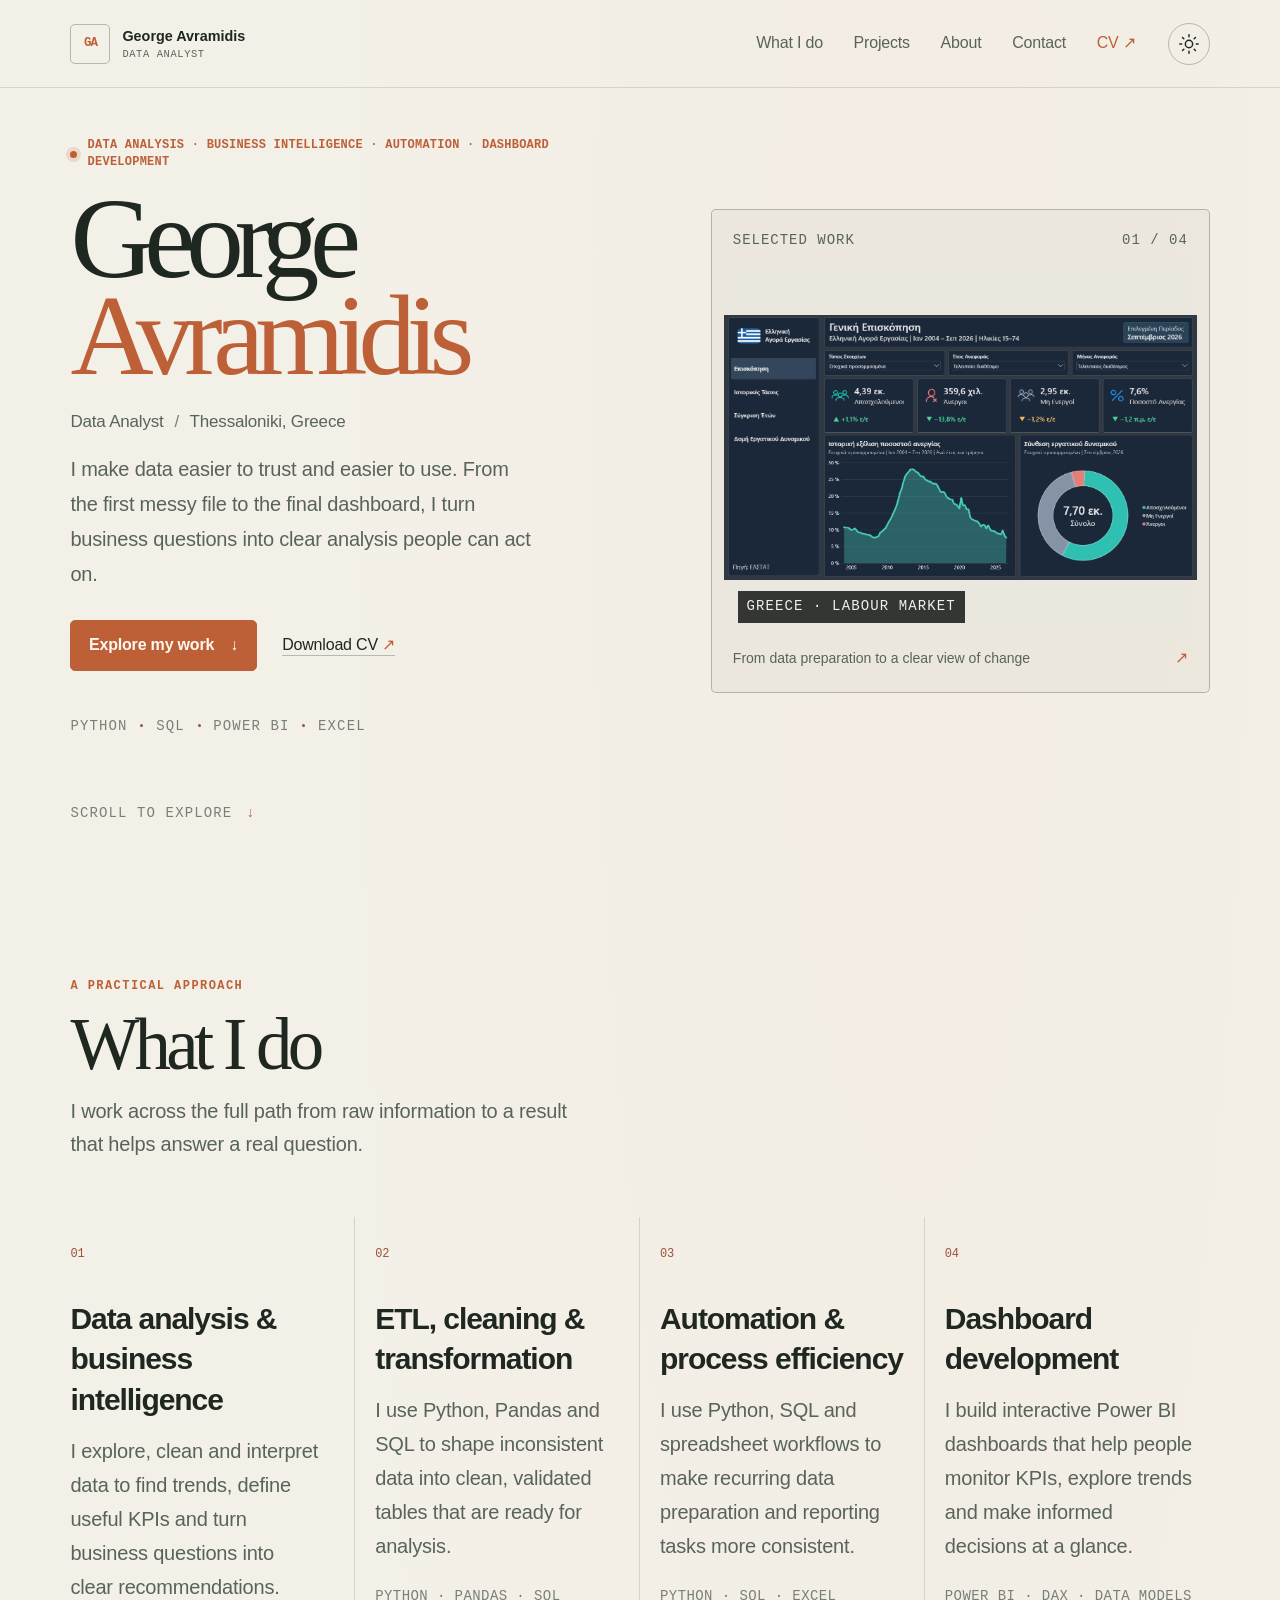
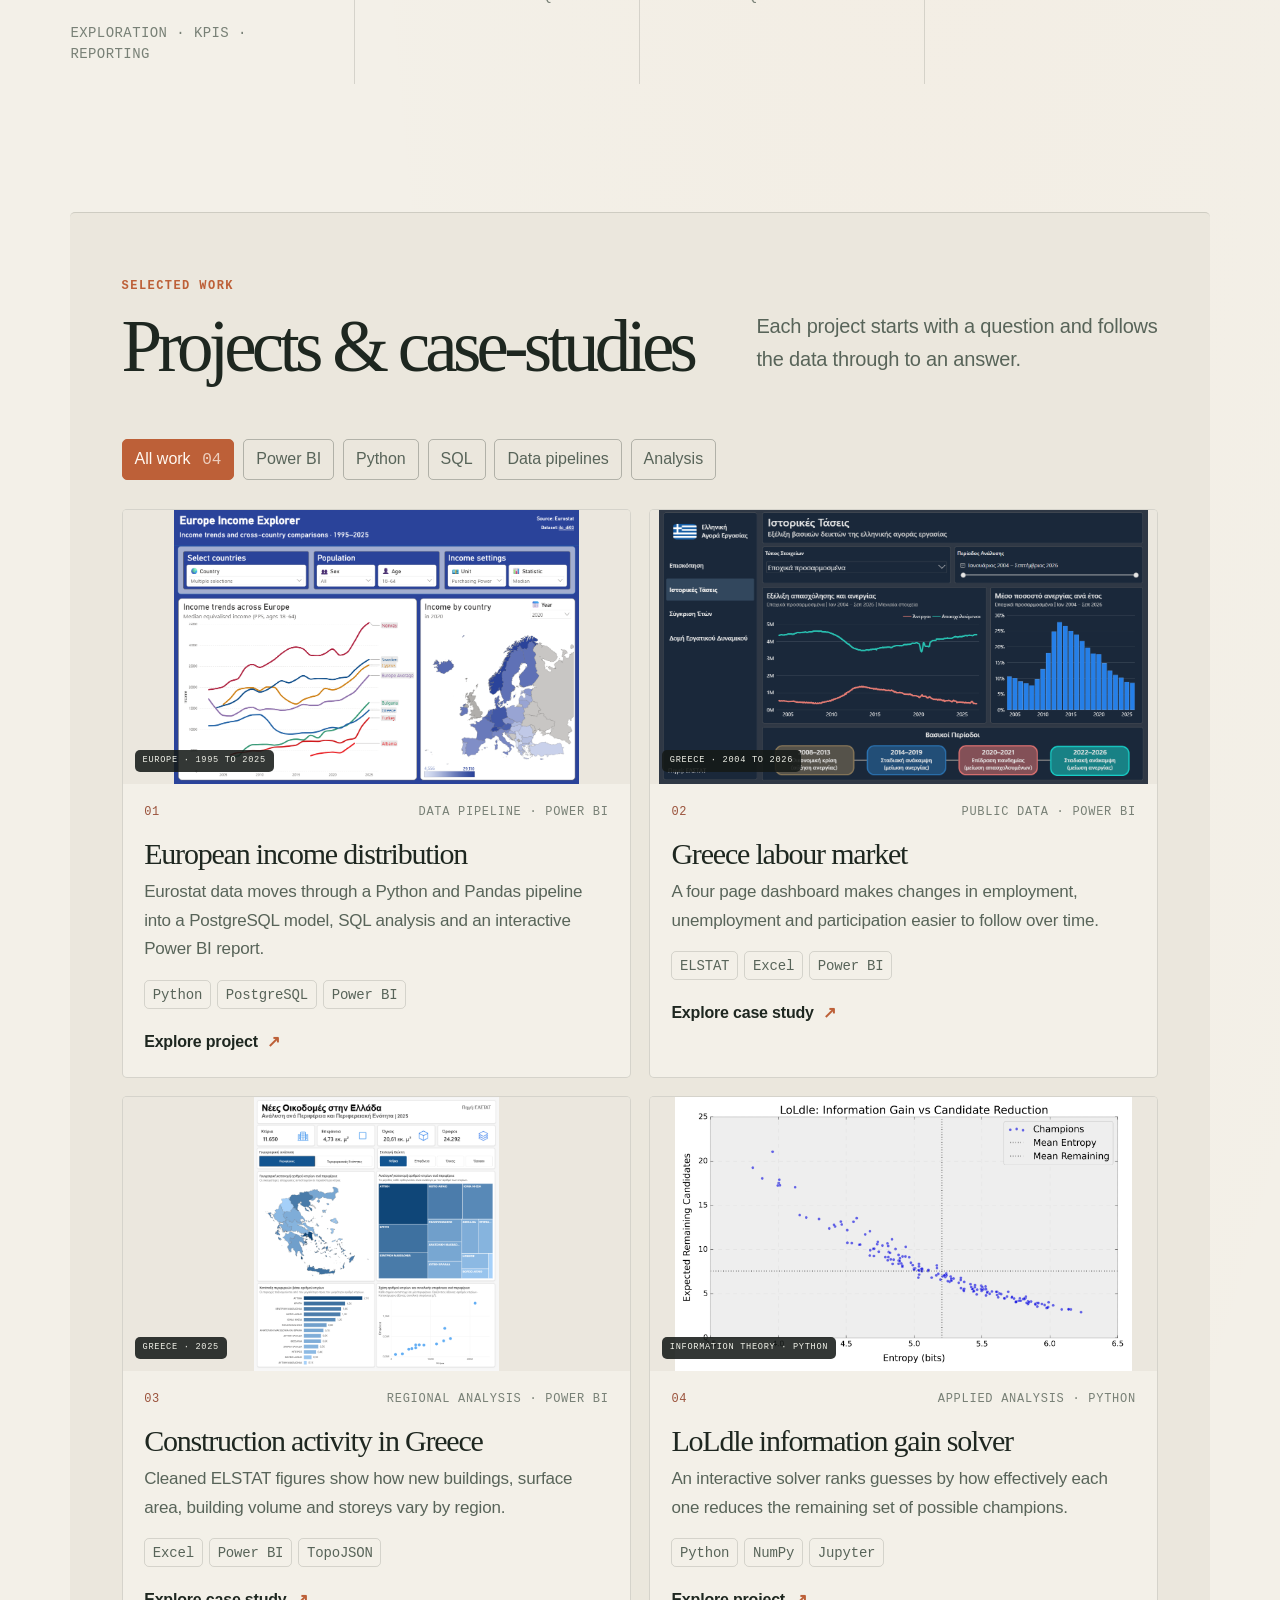
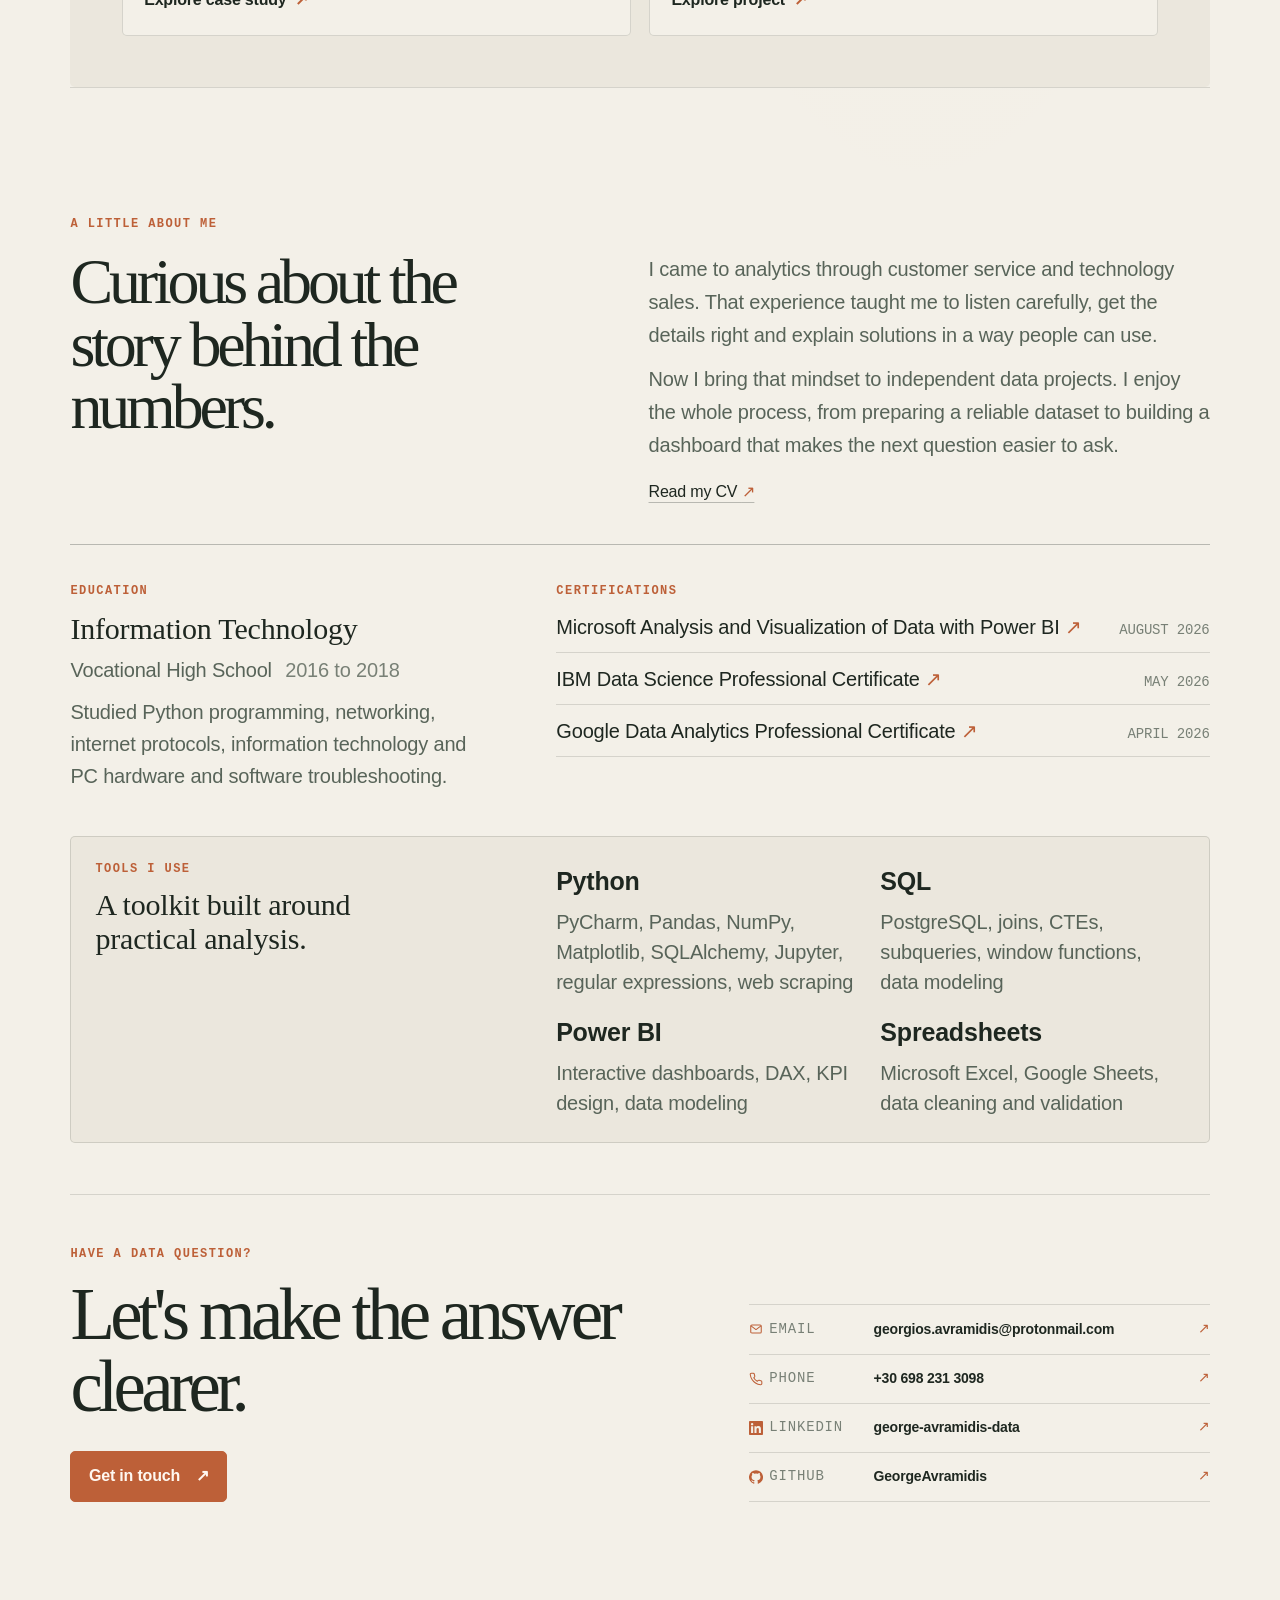
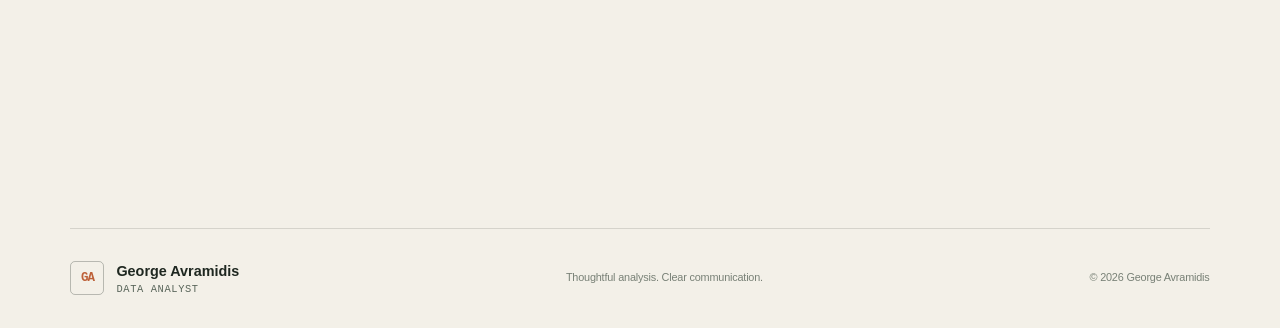
==== index.html @ 594a2f99 "Refine contact spacing and type sizes" ====
<!doctype html>
<html lang="en" data-theme="dark">
<head>
  <meta charset="utf-8">
  <meta name="viewport" content="width=device-width, initial-scale=1">
  <meta name="theme-color" content="#151a17">
  <meta name="description" content="George Avramidis is a Data Analyst who turns raw data into clear analysis, useful dashboards and better business decisions.">
  <meta property="og:title" content="George Avramidis | Data Analyst">
  <meta property="og:description" content="Analytics, data workflows and Power BI dashboards for more informed decisions.">
  <meta property="og:type" content="website">
  <meta property="og:image" content="assets/projects/labour/overview.png">
  <title>George Avramidis | Data Analyst</title>
  <link rel="icon" href="assets/favicon.svg?v=ga" type="image/svg+xml">
  <link rel="stylesheet" href="styles.css?v=2026-11-26p">
  <script src="script.js?v=2026-11-26c" defer></script>
</head>
<body>
  <a class="skip-link" href="#main">Skip to content</a>
  <header class="site-header" id="top">
    <a class="brand" href="index.html" aria-label="George Avramidis home">
      <span class="brand-mark">GA</span>
      <span class="brand-name">George Avramidis<span>Data Analyst</span></span>
    </a>
    <button class="nav-toggle" type="button" aria-expanded="false" aria-controls="site-nav" aria-label="Open navigation">
      <span></span><span></span>
    </button>
    <nav class="site-nav" id="site-nav" aria-label="Main navigation">
      <a href="#what-i-do">What I do</a>
      <a href="#projects">Projects</a>
      <a href="#about">About</a>
      <a href="#contact">Contact</a>
      <a class="nav-cv" href="assets/George_Avramidis_CV.pdf?v=2026-11-26" target="_blank" rel="noopener">CV <span aria-hidden="true">↗</span></a>
    </nav>
    <button class="theme-toggle" type="button" aria-label="Switch to light theme" title="Switch theme">
      <svg class="theme-icon" viewBox="0 0 24 24" aria-hidden="true">
        <circle cx="12" cy="12" r="4"></circle>
        <path d="M12 2v2m0 16v2M4.93 4.93l1.42 1.42m11.3 11.3 1.42 1.42M2 12h2m16 0h2M4.93 19.07l1.42-1.42m11.3-11.3 1.42-1.42"></path>
      </svg>
    </button>
  </header>

  <main id="main">
    <section class="hero page-wrap" aria-labelledby="hero-title">
      <div class="hero-copy reveal">
        <p class="eyebrow"><span class="status-dot" aria-hidden="true"></span> Data analysis · Business intelligence · Automation · Dashboard development</p>
        <h1 id="hero-title">George<br><span>Avramidis</span></h1>
        <p class="hero-role">Data Analyst <span aria-hidden="true">/</span> Thessaloniki, Greece</p>
        <p class="hero-intro">I make data easier to trust and easier to use. From the first messy file to the final dashboard, I turn business questions into clear analysis people can act on.</p>
        <div class="hero-actions">
          <a class="button button-primary" href="#projects" data-scroll-exact>Explore my work <span aria-hidden="true">↓</span></a>
          <a class="text-link" href="assets/George_Avramidis_CV.pdf?v=2026-11-26" target="_blank" rel="noopener">Download CV <span aria-hidden="true">↗</span></a>
        </div>
        <div class="hero-meta"><span>Python</span><i></i><span>SQL</span><i></i><span>Power BI</span><i></i><span>Excel</span></div>
      </div>
      <figure class="hero-visual reveal">
        <div class="hero-visual-head"><span>SELECTED WORK</span><span>01 / 04</span></div>
        <a class="hero-image-link" href="case-studies/greece-labour-market.html" aria-label="Open the Greece Labour Market Analysis case study">
          <img src="assets/projects/labour/overview.png" alt="Power BI overview of Greece labour market indicators" fetchpriority="high">
          <span class="image-index">GREECE · LABOUR MARKET</span>
        </a>
        <figcaption><span>From data preparation to a clear view of change</span><a href="case-studies/greece-labour-market.html" aria-label="View labour market case study">↗</a></figcaption>
      </figure>
      <a class="scroll-cue" href="#what-i-do"><span>Scroll to explore</span><span aria-hidden="true">↓</span></a>
    </section>

    <section class="section section-services page-wrap" id="what-i-do" aria-labelledby="services-title">
      <div class="section-heading services-heading reveal">
        <p class="eyebrow">A practical approach</p>
        <h2 id="services-title">What I do</h2>
        <p class="section-lead">I work across the full path from raw information to a result that helps answer a real question.</p>
      </div>
      <div class="services-grid">
        <article class="service-card reveal">
          <span class="service-number">01</span>
          <h3>Data analysis &amp;<br>business intelligence</h3>
          <p>I explore, clean and interpret data to find trends, define useful KPIs and turn business questions into clear recommendations.</p>
          <span class="service-tools">Exploration · KPIs · Reporting</span>
        </article>
        <article class="service-card reveal">
          <span class="service-number">02</span>
          <h3>ETL, cleaning &amp;<br>transformation</h3>
          <p>I use Python, Pandas and SQL to shape inconsistent data into clean, validated tables that are ready for analysis.</p>
          <span class="service-tools">Python · Pandas · SQL</span>
        </article>
        <article class="service-card reveal">
          <span class="service-number">03</span>
          <h3>Automation &amp;<br>process efficiency</h3>
          <p>I use Python, SQL and spreadsheet workflows to make recurring data preparation and reporting tasks more consistent.</p>
          <span class="service-tools">Python · SQL · Excel</span>
        </article>
        <article class="service-card reveal">
          <span class="service-number">04</span>
          <h3>Dashboard<br>development</h3>
          <p>I build interactive Power BI dashboards that help people monitor KPIs, explore trends and make informed decisions at a glance.</p>
          <span class="service-tools">Power BI · DAX · Data models</span>
        </article>
      </div>
    </section>

    <section class="section section-projects page-wrap" id="projects" aria-labelledby="projects-title">
      <div class="section-heading project-heading reveal">
        <div>
          <p class="eyebrow">Selected work</p>
          <h2 id="projects-title">Projects &amp; case-studies</h2>
        </div>
        <p class="section-lead">Each project starts with a question and follows the data through to an answer.</p>
      </div>
      <div class="project-filters reveal" role="group" aria-label="Filter projects">
        <button type="button" class="filter-button is-active" data-filter="all" aria-pressed="true">All work <span>04</span></button>
        <button type="button" class="filter-button" data-filter="dashboard" aria-pressed="false">Power BI</button>
        <button type="button" class="filter-button" data-filter="python" aria-pressed="false">Python</button>
        <button type="button" class="filter-button" data-filter="sql" aria-pressed="false">SQL</button>
        <button type="button" class="filter-button" data-filter="pipeline" aria-pressed="false">Data pipelines</button>
        <button type="button" class="filter-button" data-filter="analysis" aria-pressed="false">Analysis</button>
      </div>
      <p class="sr-only" id="filter-status" aria-live="polite"></p>
      <div class="projects-grid">
        <article class="project-card reveal" data-categories="pipeline dashboard python sql">
          <a class="project-image" href="case-studies/eurostat-income-pipeline.html" aria-label="Read the Eurostat income pipeline case study">
            <img src="assets/projects/eurostat/dashboard-current.png" alt="Latest Power BI dashboard for European income distribution" loading="lazy">
            <span class="project-image-label">EUROPE · 1995 TO 2025</span>
          </a>
          <div class="project-card-body">
            <div class="project-kicker"><span>01</span><span>Data pipeline · Power BI</span></div>
            <h3><a href="case-studies/eurostat-income-pipeline.html">European income distribution</a></h3>
            <p>Eurostat data moves through a Python and Pandas pipeline into a PostgreSQL model, SQL analysis and an interactive Power BI report.</p>
            <div class="tag-list"><span>Python</span><span>PostgreSQL</span><span>Power BI</span></div>
            <a class="card-link" href="case-studies/eurostat-income-pipeline.html">Explore project <span aria-hidden="true">↗</span></a>
          </div>
        </article>
        <article class="project-card reveal" data-categories="dashboard analysis">
          <a class="project-image" href="case-studies/greece-labour-market.html" aria-label="Read the Greece labour market case study">
            <img src="assets/projects/labour/historical-trends.png" alt="Historical employment and unemployment trends in Greece" loading="lazy">
            <span class="project-image-label">GREECE · 2004 TO 2026</span>
          </a>
          <div class="project-card-body">
            <div class="project-kicker"><span>02</span><span>Public data · Power BI</span></div>
            <h3><a href="case-studies/greece-labour-market.html">Greece labour market</a></h3>
            <p>A four page dashboard makes changes in employment, unemployment and participation easier to follow over time.</p>
            <div class="tag-list"><span>ELSTAT</span><span>Excel</span><span>Power BI</span></div>
            <a class="card-link" href="case-studies/greece-labour-market.html">Explore case study <span aria-hidden="true">↗</span></a>
          </div>
        </article>
        <article class="project-card reveal" data-categories="dashboard analysis">
          <a class="project-image" href="case-studies/greece-construction.html" aria-label="Read the Greece construction analysis case study">
            <img src="assets/projects/construction/regions-dashboard.png" alt="Power BI dashboard comparing new building activity across Greek regions" loading="lazy">
            <span class="project-image-label">GREECE · 2025</span>
          </a>
          <div class="project-card-body">
            <div class="project-kicker"><span>03</span><span>Regional analysis · Power BI</span></div>
            <h3><a href="case-studies/greece-construction.html">Construction activity in Greece</a></h3>
            <p>Cleaned ELSTAT figures show how new buildings, surface area, building volume and storeys vary by region.</p>
            <div class="tag-list"><span>Excel</span><span>Power BI</span><span>TopoJSON</span></div>
            <a class="card-link" href="case-studies/greece-construction.html">Explore case study <span aria-hidden="true">↗</span></a>
          </div>
        </article>
        <article class="project-card reveal" data-categories="pipeline analysis python">
          <a class="project-image" href="case-studies/loldle-solver.html" aria-label="Read the LoLdle solver case study">
            <img src="assets/projects/loldle/entropy-vs-candidates.png" alt="Scatter plot comparing information entropy with the expected number of remaining candidates" loading="lazy">
            <span class="project-image-label">INFORMATION THEORY · PYTHON</span>
          </a>
          <div class="project-card-body">
            <div class="project-kicker"><span>04</span><span>Applied analysis · Python</span></div>
            <h3><a href="case-studies/loldle-solver.html">LoLdle information gain solver</a></h3>
            <p>An interactive solver ranks guesses by how effectively each one reduces the remaining set of possible champions.</p>
            <div class="tag-list"><span>Python</span><span>NumPy</span><span>Jupyter</span></div>
            <a class="card-link" href="case-studies/loldle-solver.html">Explore project <span aria-hidden="true">↗</span></a>
          </div>
        </article>
      </div>
    </section>

    <section class="section section-about page-wrap" id="about" aria-labelledby="about-title">
      <div class="about-intro reveal">
        <p class="eyebrow">A little about me</p>
        <h2 id="about-title">Curious about the story behind the numbers.</h2>
      </div>
      <div class="about-copy reveal">
        <p>I came to analytics through customer service and technology sales. That experience taught me to listen carefully, get the details right and explain solutions in a way people can use.</p>
        <p>Now I bring that mindset to independent data projects. I enjoy the whole process, from preparing a reliable dataset to building a dashboard that makes the next question easier to ask.</p>
        <a class="text-link" href="assets/George_Avramidis_CV.pdf?v=2026-11-26" target="_blank" rel="noopener">Read my CV <span aria-hidden="true">↗</span></a>
      </div>
      <div class="about-details reveal">
        <div class="detail-block">
          <p class="detail-label">Education</p>
          <h3>Information Technology</h3>
          <p>Vocational High School <span>2016 to 2018</span></p>
          <p class="detail-note">Studied Python programming, networking, internet protocols, information technology and PC hardware and software troubleshooting.</p>
        </div>
        <div class="detail-block">
          <p class="detail-label">Certifications</p>
          <ul class="credential-list">
            <li><a href="https://www.coursera.org/account/accomplishments/verify/PFUOS0MH8EF7" target="_blank" rel="noopener noreferrer">Microsoft Analysis and Visualization of Data with Power BI <span>↗</span></a><small>August 2026</small></li>
            <li><a href="https://www.coursera.org/account/accomplishments/professional-cert/GWIDA51G6QZO" target="_blank" rel="noopener noreferrer">IBM Data Science Professional Certificate <span>↗</span></a><small>May 2026</small></li>
            <li><a href="https://www.coursera.org/account/accomplishments/professional-cert/458SVNIJDNKN" target="_blank" rel="noopener noreferrer">Google Data Analytics Professional Certificate <span>↗</span></a><small>April 2026</small></li>
          </ul>
        </div>
      </div>
      <div class="skills-strip reveal" aria-labelledby="skills-title">
        <div>
          <p class="eyebrow">Tools I use</p>
          <h3 id="skills-title">A toolkit built around practical analysis.</h3>
        </div>
        <div class="skills-columns">
          <div><strong>Python</strong><span>PyCharm, Pandas, NumPy, Matplotlib, SQLAlchemy, Jupyter, regular expressions, web scraping</span></div>
          <div><strong>SQL</strong><span>PostgreSQL, joins, CTEs, subqueries, window functions, data modeling</span></div>
          <div><strong>Power BI</strong><span>Interactive dashboards, DAX, KPI design, data modeling</span></div>
          <div><strong>Spreadsheets</strong><span>Microsoft Excel, Google Sheets, data cleaning and validation</span></div>
        </div>
      </div>
    </section>

    <section class="contact-panel page-wrap" id="contact" aria-labelledby="contact-title">
      <div class="contact-copy reveal">
        <p class="eyebrow">Have a data question?</p>
        <h2 id="contact-title">Let's make the answer clearer.</h2>
        <a class="button button-primary" href="mailto:georgios.avramidis@protonmail.com">Get in touch <span aria-hidden="true">↗</span></a>
      </div>
      <div class="contact-links reveal">
        <a href="mailto:georgios.avramidis@protonmail.com"><span class="contact-label"><svg class="contact-icon" viewBox="0 0 24 24" fill="none" stroke="currentColor" stroke-width="1.8" stroke-linecap="round" stroke-linejoin="round" aria-hidden="true"><rect x="3" y="5" width="18" height="14" rx="2"/><path d="m4 7 8 6 8-6"/></svg>Email</span><strong>georgios.avramidis@protonmail.com</strong><span aria-hidden="true">↗</span></a>
        <a href="tel:+306982313098"><span class="contact-label"><svg class="contact-icon" viewBox="0 0 24 24" fill="none" stroke="currentColor" stroke-width="1.8" stroke-linecap="round" stroke-linejoin="round" aria-hidden="true"><path d="M22 16.92v3a2 2 0 0 1-2.18 2 19.79 19.79 0 0 1-8.63-3.07 19.5 19.5 0 0 1-6-6A19.79 19.79 0 0 1 2.14 4.2 2 2 0 0 1 4.13 2h3a2 2 0 0 1 2 1.72c.12.96.35 1.9.7 2.8a2 2 0 0 1-.45 2.11L8.1 9.91a16 16 0 0 0 6 6l1.27-1.27a2 2 0 0 1 2.11-.45c.9.35 1.84.59 2.8.7a2 2 0 0 1 1.72 2.03z"/></svg>Phone</span><strong>+30 698 231 3098</strong><span aria-hidden="true">↗</span></a>
        <a href="https://www.linkedin.com/in/george-avramidis-data/" target="_blank" rel="noopener noreferrer"><span class="contact-label"><svg class="contact-icon" viewBox="0 0 24 24" fill="currentColor" aria-hidden="true"><path d="M20.447 20.452h-3.554v-5.569c0-1.328-.027-3.037-1.852-3.037-1.853 0-2.136 1.445-2.136 2.939v5.667H9.35V9h3.414v1.561h.049c.476-.9 1.637-1.85 3.37-1.85 3.602 0 4.27 2.37 4.27 5.456v6.285zM5.337 7.433a2.062 2.062 0 1 1 0-4.124 2.062 2.062 0 0 1 0 4.124zM7.119 20.452H3.554V9h3.565v11.452zM22.225 0H1.771C.792 0 0 .774 0 1.729v20.542C0 23.227.792 24 1.771 24h20.451C23.2 24 24 23.227 24 22.271V1.729C24 .774 23.2 0 22.225 0z"/></svg>LinkedIn</span><strong>george-avramidis-data</strong><span aria-hidden="true">↗</span></a>
        <a href="https://github.com/GeorgeAvramidis" target="_blank" rel="noopener noreferrer"><span class="contact-label"><svg class="contact-icon" viewBox="0 0 24 24" fill="currentColor" aria-hidden="true"><path d="M12 .297a12 12 0 0 0-3.79 23.39c.6.111.82-.26.82-.577v-2.234c-3.338.726-4.043-1.416-4.043-1.416-.546-1.387-1.333-1.756-1.333-1.756-1.09-.745.083-.73.083-.73 1.205.084 1.84 1.237 1.84 1.237 1.07 1.835 2.807 1.305 3.492.998.108-.776.418-1.305.762-1.605-2.665-.304-5.467-1.333-5.467-5.931 0-1.31.468-2.381 1.235-3.221-.124-.303-.535-1.524.117-3.176 0 0 1.007-.322 3.3 1.23a11.5 11.5 0 0 1 6 0c2.292-1.552 3.297-1.23 3.297-1.23.653 1.653.242 2.874.119 3.176.77.84 1.233 1.91 1.233 3.22 0 4.61-2.807 5.624-5.48 5.922.43.37.823 1.103.823 2.222v3.293c0 .32.216.694.825.576A12.001 12.001 0 0 0 12 .297z"/></svg>GitHub</span><strong>GeorgeAvramidis</strong><span aria-hidden="true">↗</span></a>
      </div>
    </section>
  </main>

  <footer class="site-footer page-wrap">
    <a class="brand brand-footer" href="#top"><span class="brand-mark">GA</span><span class="brand-name">George Avramidis<span>Data Analyst</span></span></a>
    <p>Thoughtful analysis. Clear communication.</p>
    <span>© <span data-current-year>2026</span> George Avramidis</span>
  </footer>
</body>
</html>
---- styles.css ----
@charset "UTF-8";

:root {
  color-scheme: dark;
  --bg: #151a17;
  --bg-soft: #1c221e;
  --surface: #202722;
  --surface-hover: #27312b;
  --line: rgba(231, 237, 223, 0.13);
  --line-strong: rgba(231, 237, 223, 0.25);
  --text: #f0f1e8;
  --muted: #a8b0a7;
  --quiet: #747e75;
  --accent: #f0a16b;
  --accent-ink: #2a170e;
  --warm: #e7a188;
  --display: Georgia, "Times New Roman", serif;
  --body: Inter, "Segoe UI", Arial, sans-serif;
  --mono: "SFMono-Regular", Consolas, "Liberation Mono", monospace;
  --page-width: 1240px;
  --gutter: clamp(1.25rem, 5.5vw, 5.5rem);
  --contact-spacing: clamp(2rem, 4vw, 3.5rem);
  --radius: 5px;
}

html[data-theme="light"] {
  color-scheme: light;
  --bg: #f3f0e8;
  --bg-soft: #ebe7dd;
  --surface: #e9e6dc;
  --surface-hover: #dfded1;
  --line: rgba(31, 40, 33, 0.14);
  --line-strong: rgba(31, 40, 33, 0.28);
  --text: #1e2720;
  --muted: #586459;
  --quiet: #788076;
  --accent: #bd6038;
  --accent-ink: #fff8f1;
  --warm: #9a523b;
}

* {
  box-sizing: border-box;
}

html {
  scroll-behavior: smooth;
  scroll-padding-top: 5rem;
  background: var(--bg);
}

body {
  min-width: 320px;
  margin: 0;
  background:
    radial-gradient(ellipse at 72% 8%, rgba(240, 161, 107, 0.045), transparent 38rem),
    var(--bg);
  color: var(--text);
  font: 400 16px/1.65 var(--body);
  letter-spacing: -0.012em;
  transition: background-color 180ms ease, color 180ms ease;
}

body,
button,
a {
  -webkit-tap-highlight-color: transparent;
}

a {
  color: inherit;
  text-decoration: none;
}

button {
  color: inherit;
  font: inherit;
}

img {
  display: block;
  max-width: 100%;
}

::selection {
  background: var(--accent);
  color: var(--accent-ink);
}

:focus-visible {
  outline: 2px solid var(--accent);
  outline-offset: 4px;
}

.page-wrap {
  width: min(100% - var(--gutter) * 2, var(--page-width));
  margin-inline: auto;
}

.skip-link {
  position: fixed;
  z-index: 30;
  top: 0.75rem;
  left: 0.75rem;
  padding: 0.65rem 1rem;
  transform: translateY(-160%);
  background: var(--accent);
  color: var(--accent-ink);
  font-weight: 700;
}

.skip-link:focus {
  transform: translateY(0);
}

.site-header {
  position: absolute;
  z-index: 10;
  top: 0;
  left: 0;
  display: flex;
  width: 100%;
  min-height: 88px;
  align-items: center;
  justify-content: space-between;
  padding: 0 var(--gutter);
  border-bottom: 1px solid var(--line);
}

.brand {
  display: inline-flex;
  align-items: center;
  gap: 0.75rem;
}

.brand-mark {
  display: grid;
  width: 40px;
  height: 40px;
  place-items: center;
  border: 1px solid var(--line-strong);
  color: var(--accent);
  font: 700 0.78rem/1 var(--mono);
  letter-spacing: -0.08em;
}

.brand-name {
  display: grid;
  font-size: 0.9rem;
  font-weight: 650;
  line-height: 1.25;
  letter-spacing: 0;
}

.brand-name span {
  margin-top: 0.2rem;
  color: var(--muted);
  font: 0.65rem/1.2 var(--mono);
  letter-spacing: 0.06em;
  text-transform: uppercase;
}

.site-nav {
  display: flex;
  align-items: center;
  gap: clamp(1.2rem, 2.4vw, 2.4rem);
  margin-left: auto;
  margin-right: 2rem;
}

.site-nav a {
  color: var(--muted);
  font-size: 1rem;
  transition: color 140ms ease;
}

.site-nav a:hover,
.site-nav a:focus-visible {
  color: var(--text);
}

.site-nav .nav-cv {
  color: var(--accent);
}

.theme-toggle,
.nav-toggle {
  display: grid;
  width: 42px;
  height: 42px;
  flex: 0 0 auto;
  place-items: center;
  border: 1px solid var(--line-strong);
  border-radius: 50%;
  background: transparent;
  cursor: pointer;
}

.theme-icon {
  width: 22px;
  height: 22px;
  fill: none;
  stroke: var(--text);
  stroke-linecap: round;
  stroke-width: 1.6;
}

.nav-toggle {
  display: none;
}

.hero {
  position: relative;
  display: grid;
  min-height: min(850px, 100svh);
  grid-template-columns: 1.05fr 0.95fr;
  align-items: center;
  gap: clamp(2rem, 7vw, 7rem);
  padding-top: 112px;
  padding-bottom: 76px;
}

.hero-copy {
  position: relative;
  z-index: 1;
  padding-bottom: 1rem;
}

.eyebrow,
.detail-label {
  margin: 0;
  color: var(--accent);
  font: 600 0.67rem/1.4 var(--mono);
  letter-spacing: 0.12em;
  text-transform: uppercase;
}

.hero .eyebrow {
  display: flex;
  align-items: center;
  gap: 0.65rem;
  font-size: 12px;
  letter-spacing: 0.02em;
}

.status-dot {
  width: 7px;
  height: 7px;
  border-radius: 50%;
  background: var(--accent);
  box-shadow: 0 0 0 4px color-mix(in srgb, var(--accent) 16%, transparent);
}

h1,
h2,
h3,
p {
  margin-top: 0;
}

.hero h1 {
  margin: 1.2rem 0 0.7rem;
  font: 500 clamp(4.4rem, 9vw, 8.6rem)/0.84 var(--display);
  letter-spacing: -0.08em;
}

.hero h1 span {
  color: var(--accent);
}

.hero-role {
  margin: 1.5rem 0 1rem;
  color: var(--muted);
  font-size: 17px;
}

.hero-role span {
  padding-inline: 0.4rem;
  color: var(--quiet);
}

.hero-intro {
  max-width: 470px;
  margin-bottom: 1.75rem;
  color: var(--muted);
  font-size: 20px;
  line-height: 1.75;
}

.hero-actions {
  display: flex;
  align-items: center;
  gap: 1.6rem;
  flex-wrap: wrap;
}

.button {
  display: inline-flex;
  min-height: 48px;
  align-items: center;
  justify-content: center;
  gap: 1rem;
  padding: 0.7rem 1.1rem;
  border: 1px solid var(--accent);
  border-radius: var(--radius);
  font-size: 0.82rem;
  font-weight: 650;
  transition: transform 160ms ease, background-color 160ms ease;
}

.button:hover {
  transform: translateY(-2px);
}

.button-primary {
  background: var(--accent);
  color: var(--accent-ink);
}

.button-primary:hover {
  background: color-mix(in srgb, var(--accent) 88%, white);
}

.hero-actions .button,
.hero-actions .text-link {
  font-size: 16px;
}

.text-link {
  color: var(--text);
  font-size: 0.83rem;
  text-decoration: underline;
  text-decoration-color: var(--line-strong);
  text-underline-offset: 5px;
}

.text-link span {
  color: var(--accent);
}

.hero-meta {
  display: flex;
  align-items: center;
  gap: 0.8rem;
  margin-top: 3rem;
  color: var(--quiet);
  font: 14px/1 var(--mono);
  letter-spacing: 0.08em;
  text-transform: uppercase;
}

.hero-meta i {
  width: 3px;
  height: 3px;
  border-radius: 50%;
  background: var(--warm);
}

.hero-visual {
  width: min(100%, 500px);
  justify-self: end;
  margin: 1rem 0 0;
  padding: 0.75rem;
  border: 1px solid var(--line-strong);
  background: color-mix(in srgb, var(--surface) 78%, transparent);
}

.hero-visual-head,
.hero-visual figcaption {
  display: flex;
  min-height: 36px;
  align-items: center;
  justify-content: space-between;
  padding-inline: 0.55rem;
  color: var(--muted);
  font: 14px/1.3 var(--mono);
  letter-spacing: 0.07em;
}

.hero-image-link {
  position: relative;
  display: block;
  overflow: hidden;
  background: var(--bg-soft);
}

.hero-image-link img {
  width: 100%;
  aspect-ratio: 1.25 / 1;
  object-fit: contain;
  background: var(--bg-soft);
  filter: saturate(0.83);
  transition: transform 450ms ease;
}

.hero-image-link:hover img {
  transform: scale(1.025);
}

.image-index {
  position: absolute;
  bottom: 0.85rem;
  left: 0.85rem;
  padding: 0.4rem 0.55rem;
  background: rgba(21, 26, 23, 0.86);
  color: #f0f1e8;
  font: 14px/1.4 var(--mono);
  letter-spacing: 0.08em;
}

.hero-visual figcaption {
  min-height: 43px;
  font-family: var(--body);
  font-size: 14px;
  letter-spacing: 0;
}

.hero-visual figcaption a {
  color: var(--accent);
  font-size: 1rem;
}

.scroll-cue {
  position: absolute;
  bottom: 30px;
  left: 0;
  display: flex;
  align-items: center;
  gap: 0.85rem;
  color: var(--quiet);
  font: 14px/1 var(--mono);
  letter-spacing: 0.08em;
  text-transform: uppercase;
}

.scroll-cue span:last-child {
  color: var(--accent);
  font-size: 14px;
}

.section {
  padding-block: clamp(5rem, 10vw, 9rem);
  border-top: 1px solid var(--line);
}

.section-heading {
  display: grid;
  max-width: 780px;
  grid-template-columns: 0.55fr 1.45fr;
  align-items: start;
  column-gap: 2rem;
  margin-bottom: 3.5rem;
}

.section-heading .eyebrow {
  padding-top: 0.9rem;
}

.services-heading {
  display: block;
  max-width: 780px;
}

.services-heading .eyebrow {
  margin-bottom: 0.9rem;
  padding-top: 0;
  font-size: 12px;
}

.services-heading .section-lead {
  max-width: 520px;
  grid-column: auto;
  margin: 0.9rem 0 0;
  font-size: 20px;
}

.section-heading h2,
.about-intro h2,
.contact-copy h2 {
  margin: 0;
  font: 500 clamp(2.8rem, 5.7vw, 5.1rem)/0.98 var(--display);
  letter-spacing: -0.065em;
}

.section-lead {
  max-width: 410px;
  grid-column: 2;
  margin: 1.25rem 0 0;
  color: var(--muted);
  font-size: 0.92rem;
}

.services-grid {
  display: grid;
  grid-template-columns: repeat(4, 1fr);
}

.section-services {
  border-top: 0;
}

.service-card {
  min-height: 270px;
  padding: 1.35rem 1.25rem 1.1rem;
  border-right: 1px solid var(--line);
}

.service-card:first-child {
  padding-left: 0;
}

.service-card:last-child {
  border-right: 0;
  padding-right: 0;
}

.service-number {
  color: var(--warm);
  font: 0.75rem/1 var(--mono);
}

.service-card h3 {
  min-height: 4rem;
  margin: 2.1rem 0 0.85rem;
  font-size: 30px;
  font-weight: 600;
  line-height: 1.35;
  letter-spacing: -0.035em;
}

.service-card p {
  max-width: 250px;
  min-height: 7rem;
  margin-bottom: 1.2rem;
  color: var(--muted);
  font-size: 20px;
  line-height: 1.7;
}

.service-tools {
  display: inline-block;
  color: var(--quiet);
  font: 14px/1.5 var(--mono);
  letter-spacing: 0.03em;
  text-transform: uppercase;
}

.section-projects {
  position: relative;
  background: var(--bg-soft);
  padding: clamp(1rem, 4vw, 3.4rem);
  border-radius: var(--radius);
}

.project-heading {
  max-width: none;
  grid-template-columns: 1.2fr 0.8fr;
  align-items: end;
}

.project-heading .eyebrow {
  margin-bottom: 1rem;
  font-size: 12px;
}

.project-heading h2 {
  max-width: 740px;
}

.project-heading .section-lead {
  grid-column: auto;
  margin: 0 0 0.4rem auto;
  font-size: 20px;
}

.project-filters {
  display: flex;
  gap: 0.55rem;
  flex-wrap: wrap;
  margin-bottom: 1.8rem;
}

.filter-button {
  min-height: 37px;
  padding: 0.4rem 0.75rem;
  border: 1px solid var(--line-strong);
  border-radius: var(--radius);
  background: transparent;
  color: var(--muted);
  cursor: pointer;
  font-size: 16px;
  transition: color 140ms ease, border-color 140ms ease, background 140ms ease;
}

.filter-button:hover,
.filter-button.is-active {
  border-color: var(--accent);
  background: var(--accent);
  color: var(--accent-ink);
}

.filter-button span {
  margin-left: 0.45rem;
  opacity: 0.72;
  font: 16px/1 var(--mono);
}

.projects-grid {
  display: grid;
  grid-template-columns: repeat(2, minmax(0, 1fr));
  gap: 1.1rem;
}

.project-card {
  overflow: hidden;
  border: 1px solid var(--line);
  background: var(--bg);
  transition: border-color 180ms ease, transform 180ms ease;
}

.project-card:hover {
  transform: translateY(-3px);
  border-color: var(--line-strong);
}

.project-card[hidden] {
  display: none;
}

.project-image {
  position: relative;
  display: block;
  overflow: hidden;
  background: var(--surface);
}

.project-image img {
  width: 100%;
  aspect-ratio: 1.85 / 1;
  object-fit: contain;
  background: var(--bg-soft);
  filter: saturate(0.88);
  transition: transform 400ms ease, filter 400ms ease;
}

.project-image:hover img {
  transform: scale(1.03);
  filter: saturate(1);
}

.project-image-label {
  position: absolute;
  bottom: 0.75rem;
  left: 0.75rem;
  padding: 0.34rem 0.5rem;
  background: rgba(21, 26, 23, 0.87);
  color: #f0f1e8;
  font: 0.54rem/1.3 var(--mono);
  letter-spacing: 0.08em;
}

.project-card-body {
  padding: 1.25rem 1.35rem 1.35rem;
}

.project-kicker {
  display: flex;
  justify-content: space-between;
  gap: 1rem;
  color: var(--quiet);
  font: 12px/1.4 var(--mono);
  letter-spacing: 0.06em;
  text-transform: uppercase;
}

.project-kicker span:first-child {
  color: var(--warm);
}

.project-card h3 {
  margin: 1rem 0 0.45rem;
  font: 500 30px/1.12 var(--display);
  letter-spacing: -0.04em;
}

.project-card h3 a:hover,
.card-link:hover {
  color: var(--accent);
}

.project-card-body > p {
  max-width: 520px;
  min-height: 3.4rem;
  margin-bottom: 1rem;
  color: var(--muted);
  font-size: 17px;
  line-height: 1.7;
}

.tag-list {
  display: flex;
  gap: 0.4rem;
  flex-wrap: wrap;
}

.tag-list span {
  padding: 0.27rem 0.48rem;
  border: 1px solid var(--line);
  color: var(--muted);
  font: 14px/1.3 var(--mono);
}

.card-link {
  display: inline-flex;
  align-items: center;
  gap: 0.55rem;
  margin-top: 1.25rem;
  color: var(--text);
  font-size: 16px;
  font-weight: 600;
}

.card-link span {
  color: var(--accent);
}

.section-about {
  --about-spacing: clamp(1.5rem, 3vw, 2.5rem);
  display: grid;
  grid-template-columns: 0.95fr 1.05fr;
  column-gap: clamp(2rem, 7vw, 7rem);
  row-gap: var(--about-spacing);
  padding-bottom: var(--contact-spacing);
}

.about-intro h2 {
  max-width: 490px;
  margin-top: 1.1rem;
  font-size: clamp(2.7rem, 5vw, 4.7rem);
}

.about-copy {
  max-width: 520px;
  padding-top: 2.3rem;
  text-align: left;
}

@media (min-width: 681px) {
  .about-copy {
    width: calc(100% + 10px);
    max-width: none;
    margin-left: -10px;
  }
}

.about-copy p {
  margin-bottom: 0.7rem;
  color: var(--muted);
  font-size: 20px;
  line-height: 1.65;
}

.about-copy .text-link {
  display: inline-block;
  margin-top: 0.35rem;
  margin-left: 0;
  font-size: 1rem;
}

.section-about .eyebrow,
.section-about .detail-label {
  font-size: 0.75rem;
}

.about-details {
  grid-column: 1 / -1;
  display: grid;
  grid-template-columns: 0.82fr 1.18fr;
  gap: 2rem;
  margin-top: 0;
  padding-top: var(--about-spacing);
  border-top: 1px solid var(--line-strong);
}

.detail-block h3 {
  margin: 0.7rem 0 0.4rem;
  font: 500 30px/1.2 var(--display);
}

.detail-block > p:not(.detail-label) {
  margin-bottom: 0.35rem;
  color: var(--muted);
  font-size: 20px;
}

.detail-block > p > span {
  margin-left: 0.5rem;
  color: var(--quiet);
}

.detail-note {
  max-width: 400px;
  margin-top: 0.6rem;
  line-height: 1.6;
}

.detail-block > .detail-note {
  margin-bottom: 0;
}

.credential-list {
  display: grid;
  gap: 0.6rem;
  margin: 0.7rem 0 0;
  padding: 0;
  list-style: none;
}

.credential-list li {
  display: flex;
  align-items: baseline;
  justify-content: space-between;
  gap: 0.8rem;
  padding-bottom: 0.5rem;
  border-bottom: 1px solid var(--line);
}

.credential-list a {
  font-size: 20px;
}

.credential-list a:hover {
  color: var(--accent);
}

.credential-list a span {
  color: var(--accent);
}

.credential-list small {
  flex: 0 0 auto;
  color: var(--quiet);
  font: 14px/1.4 var(--mono);
  text-transform: uppercase;
}

.skills-strip {
  grid-column: 1 / -1;
  display: grid;
  grid-template-columns: 0.82fr 1.18fr;
  gap: 1.5rem;
  margin-top: 0;
  padding: 1.5rem;
  border: 1px solid var(--line);
  background: var(--bg-soft);
}

.skills-strip h3 {
  max-width: 360px;
  margin: 0.6rem 0 0;
  font: 500 30px/1.15 var(--display);
}

.skills-columns {
  display: grid;
  grid-template-columns: repeat(2, 1fr);
  gap: 0.9rem 1.25rem;
}

.skills-columns div {
  display: grid;
  gap: 0.3rem;
  align-content: start;
}

.skills-columns strong {
  color: var(--text);
  font-size: 25px;
}

.skills-columns span {
  color: var(--muted);
  font-size: 20px;
  line-height: 1.5;
}

.contact-panel {
  display: grid;
  grid-template-columns: 1fr 0.8fr;
  gap: clamp(2rem, 8vw, 8rem);
  padding-block: clamp(4rem, 8vw, 7.5rem);
  padding-top: var(--contact-spacing);
  border-top: 1px solid var(--line);
}

.contact-copy > .eyebrow {
  font-size: 12px;
}

.contact-copy h2 {
  max-width: 580px;
  margin: 1rem 0 1.8rem;
}

.contact-copy .button {
  font-size: 16px;
}

.contact-links {
  align-self: end;
}

.contact-links a {
  display: grid;
  grid-template-columns: 112px minmax(0, 1fr) auto;
  gap: 0.8rem;
  align-items: center;
  padding: 0.8rem 0;
  border-bottom: 1px solid var(--line);
}

.contact-links a:first-child {
  border-top: 1px solid var(--line);
}

.contact-links a > span:first-child {
  color: var(--quiet);
  font: 14px/1.4 var(--mono);
  letter-spacing: 0.06em;
  text-transform: uppercase;
}

.contact-label {
  display: inline-flex;
  align-items: center;
  gap: 0.4rem;
}

.contact-icon {
  width: 14px;
  height: 14px;
  flex: 0 0 14px;
  color: var(--accent);
}

.contact-links strong {
  overflow-wrap: anywhere;
  font-size: 14px;
  line-height: 1.4;
  font-weight: 550;
}

.contact-links a > span:last-child {
  color: var(--accent);
  font-size: 0.85rem;
}

.site-footer {
  display: flex;
  min-height: 100px;
  align-items: center;
  justify-content: space-between;
  gap: 1rem;
  margin-top: 14rem;
  border-top: 1px solid var(--line);
}

.brand-footer .brand-mark {
  width: 34px;
  height: 34px;
}

.site-footer > p,
.site-footer > span {
  margin: 0;
  color: var(--quiet);
  font-size: 0.68rem;
}

.case-crumb {
  display: flex;
  align-items: center;
  justify-content: space-between;
  gap: 1rem;
  margin-top: 112px;
  padding-block: 0.85rem;
  border-bottom: 1px solid var(--line);
  color: var(--quiet);
  font: 0.6rem/1.5 var(--mono);
  letter-spacing: 0.07em;
  text-transform: uppercase;
}

.case-crumb a {
  color: var(--muted);
}

.case-crumb a:hover {
  color: var(--accent);
}

.case-hero {
  display: grid;
  grid-template-columns: 1.05fr 0.95fr;
  align-items: center;
  gap: clamp(2rem, 7vw, 7rem);
  padding-block: clamp(3.5rem, 8vw, 7rem);
}

.case-title-block h1 {
  margin: 1.2rem 0 1rem;
  font: 500 clamp(3.5rem, 7vw, 6.4rem)/0.9 var(--display);
  letter-spacing: -0.075em;
}

.case-title-block h1 span {
  color: var(--accent);
}

.case-deck {
  max-width: 540px;
  margin-bottom: 1.5rem;
  color: var(--muted);
  font-size: clamp(0.95rem, 1.3vw, 1.1rem);
  line-height: 1.75;
}

.case-cover {
  margin: 0;
  padding: 0.7rem;
  border: 1px solid var(--line-strong);
  background: var(--surface);
}

.case-cover img {
  width: 100%;
  aspect-ratio: 1.4 / 1;
  object-fit: contain;
  background: var(--bg-soft);
}

.case-cover figcaption {
  padding: 0.65rem 0.25rem 0.15rem;
  color: var(--muted);
  font-size: 0.66rem;
}

.case-facts {
  display: grid;
  grid-template-columns: repeat(4, 1fr);
  border-top: 1px solid var(--line-strong);
  border-bottom: 1px solid var(--line-strong);
}

.case-facts div {
  display: grid;
  min-height: 84px;
  align-content: center;
  gap: 0.35rem;
  padding: 0.9rem 1rem;
  border-right: 1px solid var(--line);
}

.case-facts div:first-child {
  padding-left: 0;
}

.case-facts div:last-child {
  border-right: 0;
}

.case-facts span {
  color: var(--quiet);
  font: 0.57rem/1.4 var(--mono);
  letter-spacing: 0.07em;
  text-transform: uppercase;
}

.case-facts strong {
  font-size: 0.76rem;
  font-weight: 560;
}

.case-layout {
  display: grid;
  grid-template-columns: minmax(150px, 0.38fr) minmax(0, 1.62fr);
  gap: clamp(2rem, 7vw, 7rem);
  padding-block: 4rem 6rem;
}

.case-sidebar {
  position: sticky;
  top: 2rem;
  display: grid;
  align-content: start;
  gap: 0.8rem;
  height: fit-content;
  padding-top: 0.5rem;
}

.case-sidebar .detail-label {
  margin-bottom: 0.25rem;
}

.case-sidebar a {
  color: var(--muted);
  font-size: 0.71rem;
}

.case-sidebar a:hover {
  color: var(--accent);
}

.case-sidebar .sidebar-github {
  margin-top: 1rem;
  padding-top: 0.9rem;
  border-top: 1px solid var(--line);
  color: var(--accent);
}

.case-content {
  min-width: 0;
  max-width: 850px;
}

.case-section {
  padding-bottom: 3rem;
  margin-bottom: 3rem;
  border-bottom: 1px solid var(--line);
  scroll-margin-top: 2rem;
}

.case-section:last-of-type {
  margin-bottom: 2rem;
}

.case-section > .eyebrow {
  margin-bottom: 0.85rem;
}

.case-section h2 {
  max-width: 720px;
  margin-bottom: 1rem;
  font: 500 clamp(2rem, 4vw, 3.5rem)/1.02 var(--display);
  letter-spacing: -0.055em;
}

.case-section > p:not(.eyebrow) {
  max-width: 720px;
  color: var(--muted);
  font-size: 0.88rem;
  line-height: 1.85;
}

.case-section code {
  padding: 0.12rem 0.32rem;
  background: var(--surface);
  color: var(--accent);
  font: 0.85em var(--mono);
}

.inline-source {
  display: inline-flex;
  align-items: center;
  gap: 0.5rem;
  margin-top: 0.4rem;
  color: var(--accent);
  font-size: 0.76rem;
  text-decoration: underline;
  text-decoration-color: var(--line-strong);
  text-underline-offset: 4px;
}

.method-list {
  display: grid;
  gap: 0;
  margin: 1.7rem 0 0;
  padding: 0;
  border-top: 1px solid var(--line);
  list-style: none;
}

.method-list li {
  display: grid;
  grid-template-columns: 42px 1fr;
  gap: 0.8rem;
  padding: 1rem 0;
  border-bottom: 1px solid var(--line);
}

.method-list li > span {
  padding-top: 0.1rem;
  color: var(--warm);
  font: 0.63rem/1.5 var(--mono);
}

.method-list strong {
  font-size: 0.82rem;
}

.method-list p {
  margin: 0.25rem 0 0;
  color: var(--muted);
  font-size: 0.77rem;
  line-height: 1.65;
}

.visual-grid {
  display: grid;
  grid-template-columns: repeat(2, minmax(0, 1fr));
  gap: 0.85rem;
  margin-top: 1.8rem;
}

.visual-card {
  min-width: 0;
  overflow: hidden;
  margin: 0;
  border: 1px solid var(--line);
  background: var(--surface);
}

.visual-card img {
  width: 100%;
  height: 100%;
  max-height: 420px;
  aspect-ratio: 1.55 / 1;
  object-fit: contain;
  background: var(--bg-soft);
}

.visual-card figcaption {
  padding: 0.6rem 0.7rem;
  border-top: 1px solid var(--line);
  color: var(--muted);
  font-size: 0.65rem;
}

.visual-wide {
  grid-column: 1 / -1;
}

.visual-wide img {
  aspect-ratio: 1.95 / 1;
  max-height: 500px;
}

.icon-strip {
  display: flex;
  align-items: center;
  justify-content: center;
  gap: clamp(1rem, 4vw, 3rem);
  margin-top: 1rem;
  padding: 1.2rem;
  border: 1px solid var(--line);
  background: var(--surface);
}

.icon-strip img {
  width: clamp(42px, 8vw, 78px);
  height: clamp(42px, 8vw, 78px);
  object-fit: contain;
}

.insight-box {
  margin-top: 1.5rem;
  padding: 1.2rem 1.3rem;
  border-left: 2px solid var(--accent);
  background: var(--surface);
}

.insight-box h3 {
  margin-bottom: 0.45rem;
  font: 500 1.3rem/1.2 var(--display);
}

.insight-box p {
  margin-bottom: 0;
  color: var(--muted);
  font-size: 0.78rem;
  line-height: 1.75;
}

.metric-pair {
  display: grid;
  overflow: hidden;
  grid-template-columns: repeat(2, 1fr);
  gap: 1px;
  margin: 1.7rem 0;
  border: 1px solid var(--line);
  background: var(--line);
}

.metric-pair div {
  display: grid;
  gap: 0.5rem;
  padding: 1.25rem;
  background: var(--bg);
}

.metric-pair strong {
  color: var(--accent);
  font: 500 clamp(2.4rem, 5vw, 4rem)/1 var(--display);
  letter-spacing: -0.06em;
}

.metric-pair span {
  max-width: 240px;
  color: var(--muted);
  font-size: 0.7rem;
  line-height: 1.6;
}

.metric-triple {
  grid-template-columns: repeat(3, 1fr);
}

.metric-triple strong {
  font-size: clamp(1.8rem, 3.5vw, 2.8rem);
}

.brand-mark,
.hero-visual,
.project-card,
.project-image-label,
.tag-list span,
.skills-strip,
.site-nav,
.case-cover,
.visual-card,
.icon-strip,
.insight-box,
.metric-pair {
  border-radius: var(--radius);
}

.case-end-links {
  display: flex;
  justify-content: space-between;
  gap: 1rem;
  flex-wrap: wrap;
  padding-top: 0.8rem;
}

.case-end-links a {
  color: var(--accent);
  font-size: 0.74rem;
}

.case-next {
  display: grid;
  gap: 0.55rem;
  padding-block: 1.4rem 4rem;
  border-top: 1px solid var(--line);
}

.case-next > span {
  color: var(--quiet);
  font: 0.6rem/1.4 var(--mono);
  letter-spacing: 0.08em;
  text-transform: uppercase;
}

.case-next a {
  display: flex;
  justify-content: space-between;
  gap: 1rem;
  font: 500 clamp(1.8rem, 4vw, 3.4rem)/1.08 var(--display);
  letter-spacing: -0.045em;
}

.case-next a:hover {
  color: var(--accent);
}

.case-next b {
  color: var(--accent);
  font: 400 1.2rem/1 var(--body);
}

.sr-only {
  position: absolute;
  width: 1px;
  height: 1px;
  overflow: hidden;
  clip: rect(0, 0, 0, 0);
  white-space: nowrap;
  clip-path: inset(50%);
}

.reveal {
  opacity: 0;
  transform: translateY(18px);
  transition: opacity 550ms ease, transform 550ms ease;
}

.reveal.is-visible {
  opacity: 1;
  transform: none;
}

@media (max-width: 900px) {
  :root {
    --gutter: clamp(1.2rem, 4vw, 2.5rem);
  }

  .site-header {
    min-height: 76px;
  }

  .site-nav {
    gap: 1.2rem;
    margin-right: 1.2rem;
  }

  .hero {
    min-height: 730px;
    gap: 2.5rem;
  }

  .hero h1 {
    font-size: clamp(4.2rem, 10vw, 6.8rem);
  }

  .services-grid {
    grid-template-columns: repeat(2, 1fr);
  }

  .service-card {
    min-height: 240px;
    border-bottom: 0;
  }

  .service-card:nth-child(2) {
    border-right: 0;
    padding-right: 0;
  }

  .service-card:nth-child(3) {
    padding-left: 0;
  }

  .service-card:nth-child(n + 3) {
    border-bottom: 0;
  }

  .service-card p {
    min-height: 5.6rem;
  }

  .case-hero {
    gap: 2.5rem;
  }

  .case-layout {
    grid-template-columns: minmax(130px, 0.42fr) minmax(0, 1.58fr);
    gap: 2.2rem;
  }
}

@media (max-width: 680px) {
  :root {
    --gutter: 1.15rem;
  }

  body {
    font-size: 15px;
  }

  .site-header {
    position: absolute;
    min-height: 70px;
  }

  .brand-mark {
    width: 35px;
    height: 35px;
  }

  .brand-name {
    font-size: 0.78rem;
  }

  .nav-toggle {
    display: flex;
    width: 40px;
    height: 40px;
    flex-direction: column;
    justify-content: center;
    gap: 5px;
    margin-left: auto;
    border: 0;
  }

  .nav-toggle span {
    width: 19px;
    height: 1px;
    background: var(--text);
    transition: transform 160ms ease;
  }

  .nav-toggle[aria-expanded="true"] span:first-child {
    transform: translateY(3px) rotate(45deg);
  }

  .nav-toggle[aria-expanded="true"] span:last-child {
    transform: translateY(-3px) rotate(-45deg);
  }

  .theme-toggle {
    width: 37px;
    height: 37px;
    margin-left: 0.35rem;
  }

  .site-nav {
    position: absolute;
    top: 69px;
    right: var(--gutter);
    left: var(--gutter);
    display: none;
    align-items: stretch;
    gap: 0;
    margin: 0;
    padding: 0.45rem 1rem;
    border: 1px solid var(--line-strong);
    background: var(--bg-soft);
  }

  .site-nav.is-open {
    display: grid;
  }

  .site-nav a {
    padding: 0.8rem 0;
    border-bottom: 1px solid var(--line);
  }

  .site-nav a:last-child {
    border-bottom: 0;
  }

  .hero {
    min-height: unset;
    grid-template-columns: 1fr;
    gap: 2.4rem;
    padding-top: 130px;
    padding-bottom: 72px;
  }

  .hero h1 {
    margin-top: 1.1rem;
    font-size: clamp(4.4rem, 18vw, 7.4rem);
  }

  .hero-intro {
    max-width: 540px;
  }

  .hero-meta {
    margin-top: 2rem;
  }

  .hero-visual {
    width: 100%;
    justify-self: stretch;
    margin: 0;
  }

  .hero-image-link img {
    aspect-ratio: 1.2 / 1;
  }

  .scroll-cue {
    bottom: 22px;
  }

  .section {
    padding-block: 4.5rem;
  }

  .section-heading,
  .project-heading {
    display: block;
    margin-bottom: 2.2rem;
  }

  .section-heading .eyebrow {
    margin-bottom: 0.8rem;
    padding: 0;
  }

  .section-heading h2,
  .about-intro h2,
  .contact-copy h2 {
    font-size: clamp(2.8rem, 13vw, 4rem);
  }

  .section-lead,
  .project-heading .section-lead {
    margin: 0.9rem 0 0;
    font-size: 0.84rem;
  }

  .project-heading .section-lead {
    font-size: 20px;
  }

  .services-grid {
    grid-template-columns: 1fr;
  }

  .service-card,
  .service-card:first-child,
  .service-card:nth-child(3),
  .service-card:last-child {
    min-height: 0;
    padding: 1.2rem 0;
    border-right: 0;
    border-bottom: 0;
  }

  .service-card h3 {
    min-height: 0;
    margin: 1rem 0 0.5rem;
  }

  .service-card p {
    max-width: 470px;
    min-height: 0;
    margin-bottom: 0.8rem;
  }

  .projects-grid {
    grid-template-columns: 1fr;
    gap: 0.9rem;
  }

  .project-card-body {
    padding: 1rem;
  }

  .project-card-body > p {
    min-height: 0;
  }

  .section-about {
    --about-spacing: 1.2rem;
    grid-template-columns: 1fr;
    gap: var(--about-spacing);
    padding-bottom: var(--contact-spacing);
  }

  .about-copy {
    padding-top: 0;
  }

  .about-details,
  .skills-strip {
    grid-column: 1;
    grid-template-columns: 1fr;
    gap: 1.25rem;
  }

  .skills-strip {
    margin-top: 0;
    padding: 1.25rem;
  }

  .skills-columns {
    grid-template-columns: 1fr;
    gap: 0.75rem;
  }

  .contact-panel {
    grid-template-columns: 1fr;
    gap: 2.6rem;
    padding-top: var(--contact-spacing);
    padding-bottom: 4rem;
  }

  .section-projects {
    padding: clamp(1rem, 4vw, 3.4rem);
  }

  .contact-links a {
    grid-template-columns: 112px minmax(0, 1fr) auto;
    gap: 0.5rem;
  }

  .site-footer {
    min-height: 130px;
    flex-wrap: wrap;
    justify-content: flex-start;
    margin-top: 4rem;
    padding-block: 1.2rem;
  }

  .site-footer > p {
    display: none;
  }

  .site-footer > span {
    margin-left: auto;
  }

  .case-crumb {
    margin-top: 91px;
    font-size: 0.52rem;
  }

  .case-hero {
    grid-template-columns: 1fr;
    gap: 2rem;
    padding-block: 3.3rem 2.6rem;
  }

  .case-title-block h1 {
    font-size: clamp(3.3rem, 14vw, 5.2rem);
  }

  .case-cover img {
    aspect-ratio: 1.28 / 1;
  }

  .case-facts {
    grid-template-columns: repeat(2, 1fr);
  }

  .case-facts div:nth-child(2) {
    border-right: 0;
  }

  .case-facts div:nth-child(n + 3) {
    border-top: 1px solid var(--line);
  }

  .case-facts div:first-child {
    padding-left: 0.6rem;
  }

  .case-layout {
    grid-template-columns: 1fr;
    gap: 2.5rem;
    padding-block: 2.5rem 4rem;
  }

  .case-sidebar {
    position: static;
    display: flex;
    align-items: center;
    gap: 0.65rem 1rem;
    flex-wrap: wrap;
    padding: 0 0 1rem;
    border-bottom: 1px solid var(--line);
  }

  .case-sidebar .detail-label {
    width: 100%;
  }

  .case-sidebar a {
    font-size: 0.65rem;
  }

  .case-sidebar .sidebar-github {
    margin-top: 0;
    padding: 0;
    border: 0;
  }

  .case-section {
    padding-bottom: 2.2rem;
    margin-bottom: 2.2rem;
  }
}

@media (max-width: 420px) {
  .visual-grid,
  .metric-pair,
  .metric-triple {
    grid-template-columns: 1fr;
  }

  .visual-wide {
    grid-column: auto;
  }

  .case-facts strong {
    font-size: 0.69rem;
  }
}

@media (prefers-reduced-motion: reduce) {
  html {
    scroll-behavior: auto;
  }

  *,
  *::before,
  *::after {
    scroll-behavior: auto !important;
    animation-duration: 0.01ms !important;
    animation-iteration-count: 1 !important;
    transition-duration: 0.01ms !important;
  }

  .reveal {
    opacity: 1;
    transform: none;
  }
}
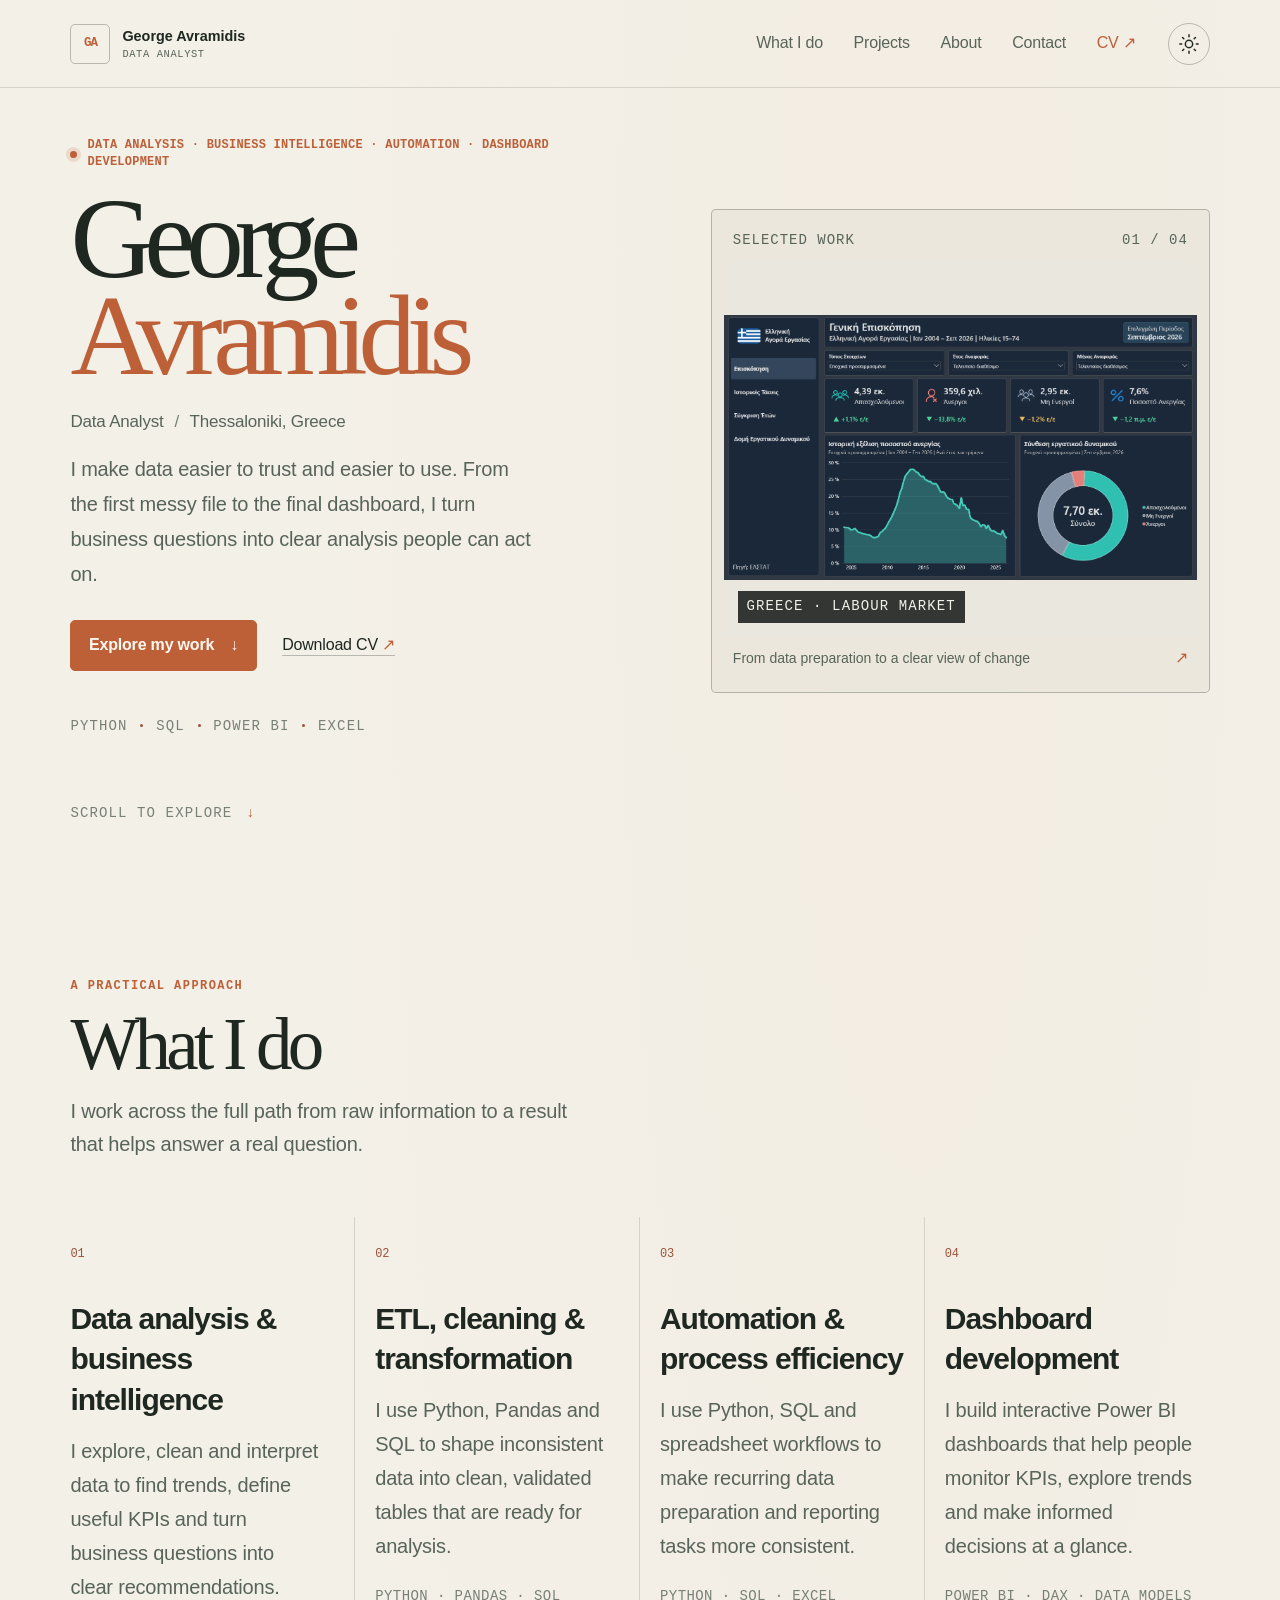
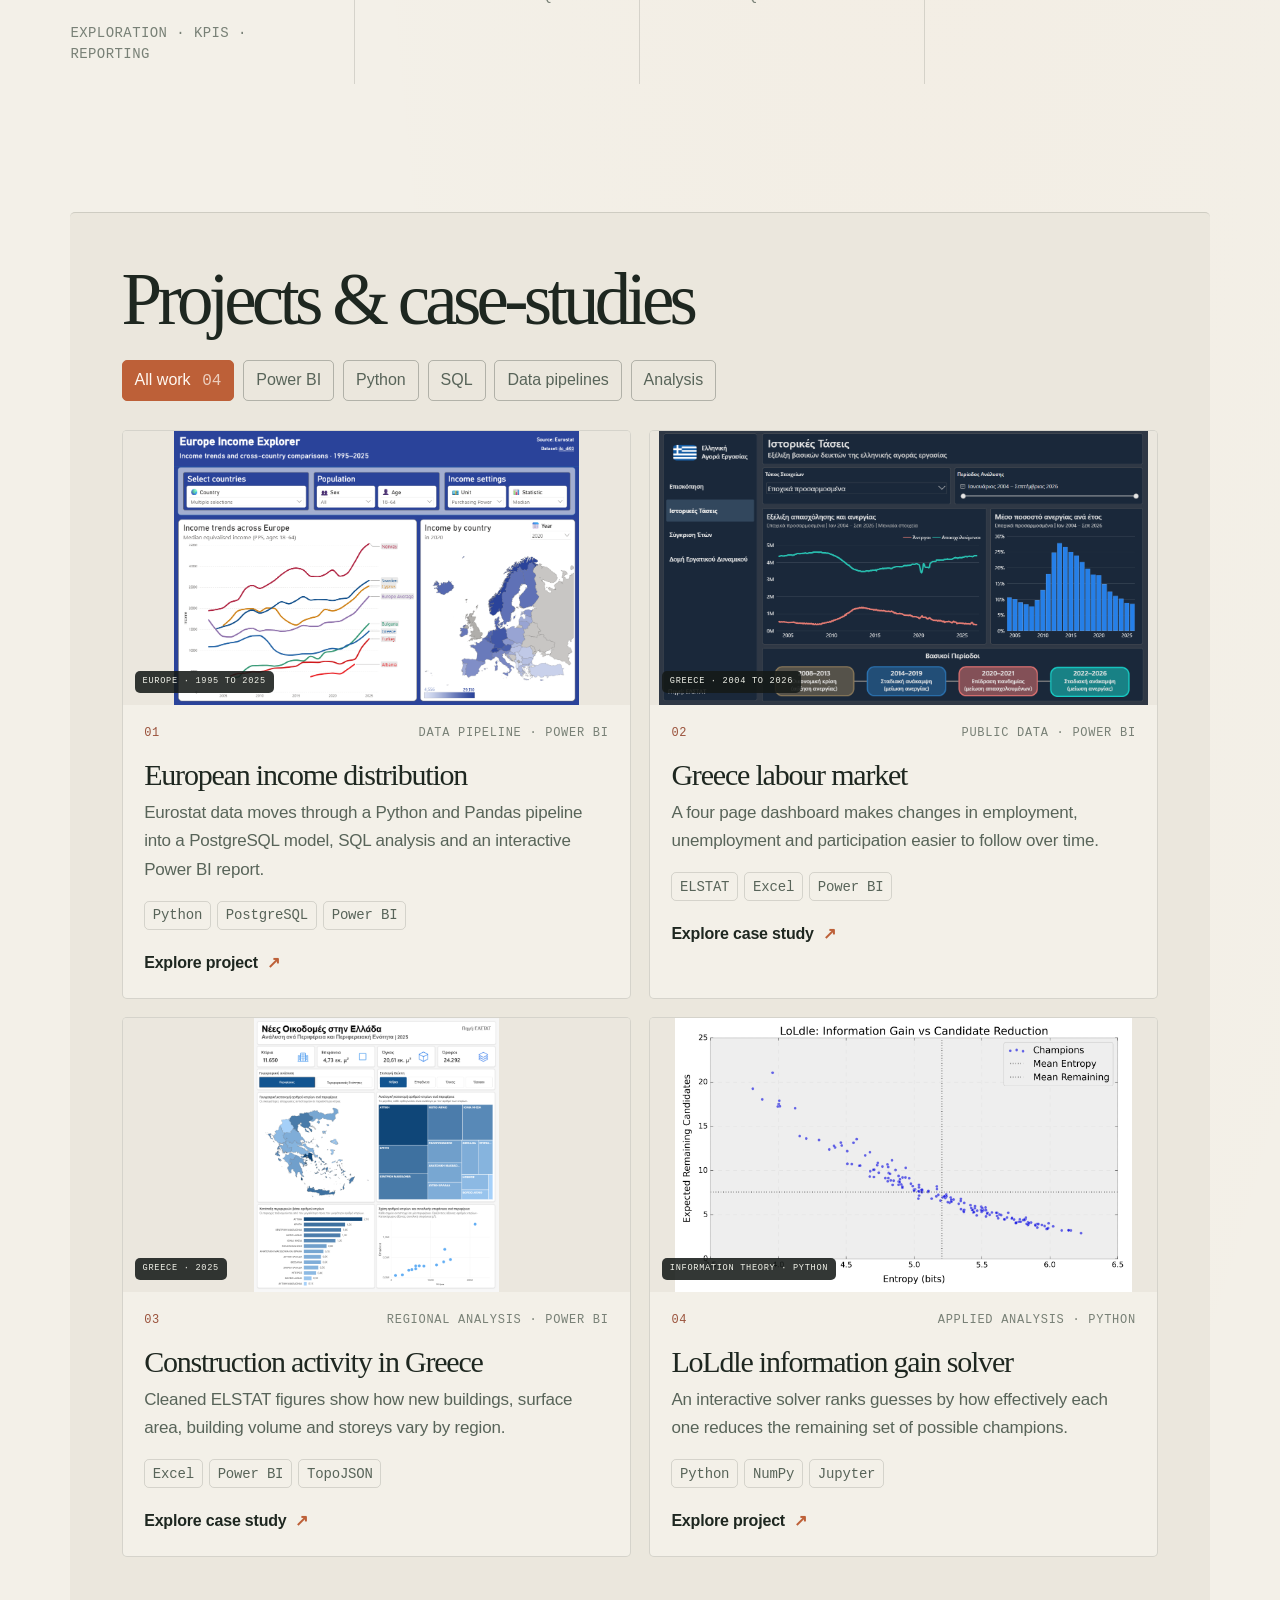
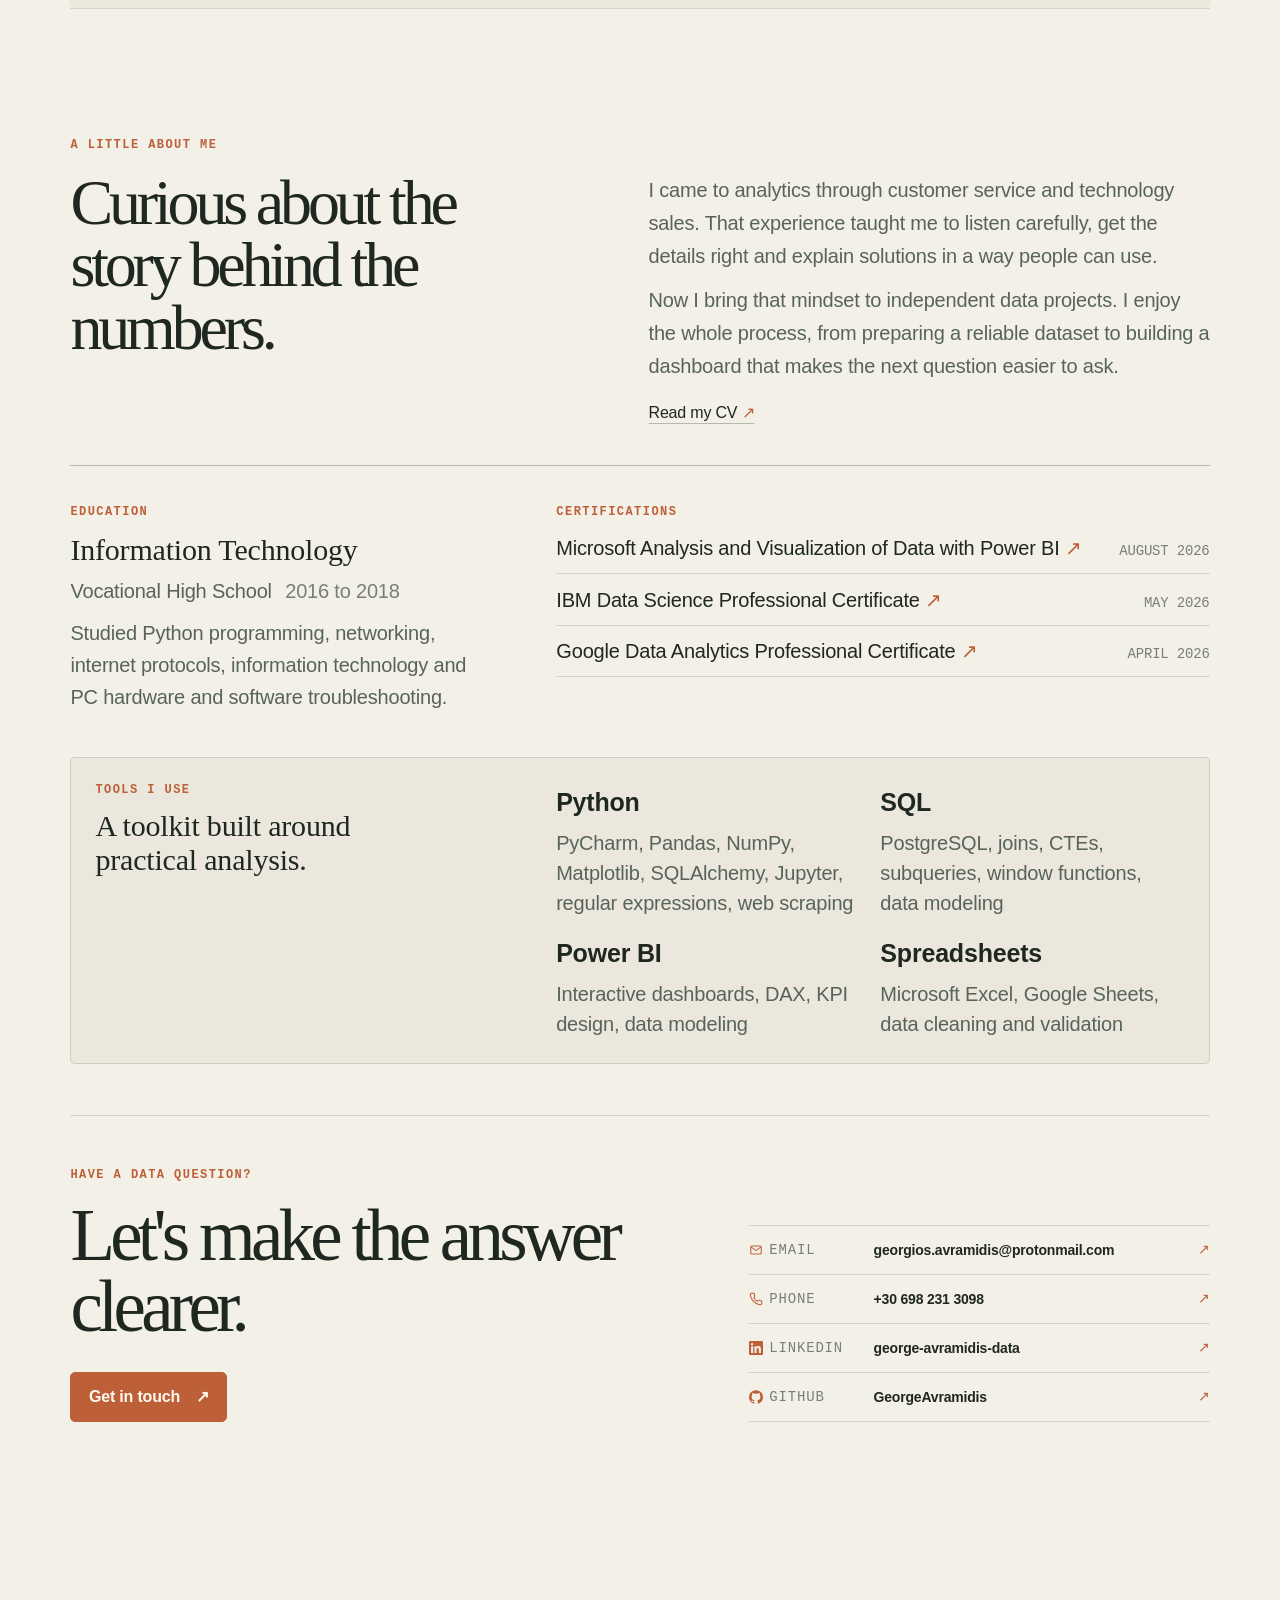
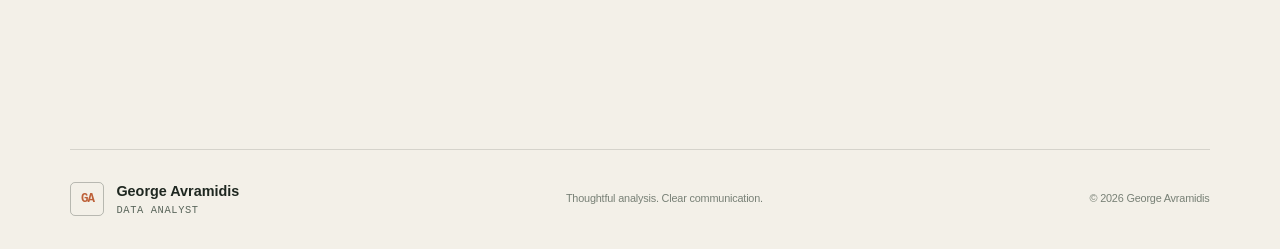
==== commit d6023efc: "Simplify projects section heading" ====
--- a/index.html
+++ b/index.html
@@ -11,8 +11,8 @@
   <meta property="og:image" content="assets/projects/labour/overview.png">
   <title>George Avramidis | Data Analyst</title>
   <link rel="icon" href="assets/favicon.svg?v=ga" type="image/svg+xml">
-  <link rel="stylesheet" href="styles.css?v=2026-11-26p">
-  <script src="script.js?v=2026-11-26c" defer></script>
+  <link rel="stylesheet" href="styles.css?v=2026-11-27s">
+  <script src="script.js?v=2026-11-27d" defer></script>
 </head>
 <body>
   <a class="skip-link" href="#main">Skip to content</a>
@@ -25,10 +25,10 @@
       <span></span><span></span>
     </button>
     <nav class="site-nav" id="site-nav" aria-label="Main navigation">
-      <a href="#what-i-do">What I do</a>
-      <a href="#projects">Projects</a>
-      <a href="#about">About</a>
-      <a href="#contact">Contact</a>
+      <a href="#what-i-do" data-scroll-exact>What I do</a>
+      <a href="#projects" data-scroll-exact>Projects</a>
+      <a href="#about" data-scroll-exact>About</a>
+      <a href="#contact" data-scroll-exact>Contact</a>
       <a class="nav-cv" href="assets/George_Avramidis_CV.pdf?v=2026-11-26" target="_blank" rel="noopener">CV <span aria-hidden="true">↗</span></a>
     </nav>
     <button class="theme-toggle" type="button" aria-label="Switch to light theme" title="Switch theme">
@@ -60,7 +60,7 @@
         </a>
         <figcaption><span>From data preparation to a clear view of change</span><a href="case-studies/greece-labour-market.html" aria-label="View labour market case study">↗</a></figcaption>
       </figure>
-      <a class="scroll-cue" href="#what-i-do"><span>Scroll to explore</span><span aria-hidden="true">↓</span></a>
+      <a class="scroll-cue" href="#what-i-do" data-scroll-exact><span>Scroll to explore</span><span aria-hidden="true">↓</span></a>
     </section>
 
     <section class="section section-services page-wrap" id="what-i-do" aria-labelledby="services-title">
@@ -100,10 +100,8 @@
     <section class="section section-projects page-wrap" id="projects" aria-labelledby="projects-title">
       <div class="section-heading project-heading reveal">
         <div>
-          <p class="eyebrow">Selected work</p>
           <h2 id="projects-title">Projects &amp; case-studies</h2>
         </div>
-        <p class="section-lead">Each project starts with a question and follows the data through to an answer.</p>
       </div>
       <div class="project-filters reveal" role="group" aria-label="Filter projects">
         <button type="button" class="filter-button is-active" data-filter="all" aria-pressed="true">All work <span>04</span></button>
--- a/styles.css
+++ b/styles.css
@@ -553,24 +553,19 @@
 }
 
 .project-heading {
+  display: block;
   max-width: none;
-  grid-template-columns: 1.2fr 0.8fr;
-  align-items: end;
-}
-
-.project-heading .eyebrow {
-  margin-bottom: 1rem;
-  font-size: 12px;
+  margin-bottom: 1.5rem;
 }
 
 .project-heading h2 {
-  max-width: 740px;
-}
-
-.project-heading .section-lead {
-  grid-column: auto;
-  margin: 0 0 0.4rem auto;
-  font-size: 20px;
+  max-width: none;
+}
+
+@media (min-width: 681px) {
+  .project-heading h2 {
+    white-space: nowrap;
+  }
 }
 
 .project-filters {
@@ -986,7 +981,7 @@
   padding-block: 0.85rem;
   border-bottom: 1px solid var(--line);
   color: var(--quiet);
-  font: 0.6rem/1.5 var(--mono);
+  font: 12px/1.5 var(--mono);
   letter-spacing: 0.07em;
   text-transform: uppercase;
 }
@@ -1017,12 +1012,18 @@
   color: var(--accent);
 }
 
+.case-title-block > .eyebrow,
+.case-section > .eyebrow,
+.case-sidebar .detail-label {
+  font-size: 12px;
+}
+
 .case-deck {
   max-width: 540px;
   margin-bottom: 1.5rem;
   color: var(--muted);
-  font-size: clamp(0.95rem, 1.3vw, 1.1rem);
-  line-height: 1.75;
+  font-size: 20px;
+  line-height: 1.7;
 }
 
 .case-cover {
@@ -1042,7 +1043,7 @@
 .case-cover figcaption {
   padding: 0.65rem 0.25rem 0.15rem;
   color: var(--muted);
-  font-size: 0.66rem;
+  font-size: 14px;
 }
 
 .case-facts {
@@ -1071,13 +1072,13 @@
 
 .case-facts span {
   color: var(--quiet);
-  font: 0.57rem/1.4 var(--mono);
+  font: 12px/1.4 var(--mono);
   letter-spacing: 0.07em;
   text-transform: uppercase;
 }
 
 .case-facts strong {
-  font-size: 0.76rem;
+  font-size: 14px;
   font-weight: 560;
 }
 
@@ -1104,7 +1105,7 @@
 
 .case-sidebar a {
   color: var(--muted);
-  font-size: 0.71rem;
+  font-size: 16px;
 }
 
 .case-sidebar a:hover {
@@ -1148,8 +1149,8 @@
 .case-section > p:not(.eyebrow) {
   max-width: 720px;
   color: var(--muted);
-  font-size: 0.88rem;
-  line-height: 1.85;
+  font-size: 20px;
+  line-height: 1.7;
 }
 
 .case-section code {
@@ -1165,7 +1166,7 @@
   gap: 0.5rem;
   margin-top: 0.4rem;
   color: var(--accent);
-  font-size: 0.76rem;
+  font-size: 16px;
   text-decoration: underline;
   text-decoration-color: var(--line-strong);
   text-underline-offset: 4px;
@@ -1191,18 +1192,18 @@
 .method-list li > span {
   padding-top: 0.1rem;
   color: var(--warm);
-  font: 0.63rem/1.5 var(--mono);
+  font: 14px/1.5 var(--mono);
 }
 
 .method-list strong {
-  font-size: 0.82rem;
+  font-size: 20px;
 }
 
 .method-list p {
   margin: 0.25rem 0 0;
   color: var(--muted);
-  font-size: 0.77rem;
-  line-height: 1.65;
+  font-size: 20px;
+  line-height: 1.7;
 }
 
 .visual-grid {
@@ -1233,7 +1234,7 @@
   padding: 0.6rem 0.7rem;
   border-top: 1px solid var(--line);
   color: var(--muted);
-  font-size: 0.65rem;
+  font-size: 14px;
 }
 
 .visual-wide {
@@ -1277,8 +1278,8 @@
 .insight-box p {
   margin-bottom: 0;
   color: var(--muted);
-  font-size: 0.78rem;
-  line-height: 1.75;
+  font-size: 20px;
+  line-height: 1.7;
 }
 
 .metric-pair {
@@ -1307,7 +1308,7 @@
 .metric-pair span {
   max-width: 240px;
   color: var(--muted);
-  font-size: 0.7rem;
+  font-size: 20px;
   line-height: 1.6;
 }
 
@@ -1344,7 +1345,7 @@
 
 .case-end-links a {
   color: var(--accent);
-  font-size: 0.74rem;
+  font-size: 16px;
 }
 
 .case-next {
@@ -1356,7 +1357,7 @@
 
 .case-next > span {
   color: var(--quiet);
-  font: 0.6rem/1.4 var(--mono);
+  font: 12px/1.4 var(--mono);
   letter-spacing: 0.08em;
   text-transform: uppercase;
 }
@@ -1585,6 +1586,10 @@
     margin-bottom: 2.2rem;
   }
 
+  .project-heading {
+    margin-bottom: 1.5rem;
+  }
+
   .section-heading .eyebrow {
     margin-bottom: 0.8rem;
     padding: 0;
@@ -1596,14 +1601,9 @@
     font-size: clamp(2.8rem, 13vw, 4rem);
   }
 
-  .section-lead,
-  .project-heading .section-lead {
+  .section-lead {
     margin: 0.9rem 0 0;
     font-size: 0.84rem;
-  }
-
-  .project-heading .section-lead {
-    font-size: 20px;
   }
 
   .services-grid {
@@ -1684,8 +1684,18 @@
   }
 
   .contact-links a {
-    grid-template-columns: 112px minmax(0, 1fr) auto;
+    grid-template-columns: 92px minmax(0, 1fr) auto;
     gap: 0.5rem;
+  }
+
+  .contact-links a > span:first-child {
+    font-size: 12px;
+  }
+
+  .contact-icon {
+    width: 12px;
+    height: 12px;
+    flex-basis: 12px;
   }
 
   .site-footer {
@@ -1706,7 +1716,6 @@
 
   .case-crumb {
     margin-top: 91px;
-    font-size: 0.52rem;
   }
 
   .case-hero {
@@ -1760,7 +1769,7 @@
   }
 
   .case-sidebar a {
-    font-size: 0.65rem;
+    font-size: 16px;
   }
 
   .case-sidebar .sidebar-github {
@@ -1784,10 +1793,6 @@
 
   .visual-wide {
     grid-column: auto;
-  }
-
-  .case-facts strong {
-    font-size: 0.69rem;
   }
 }
 
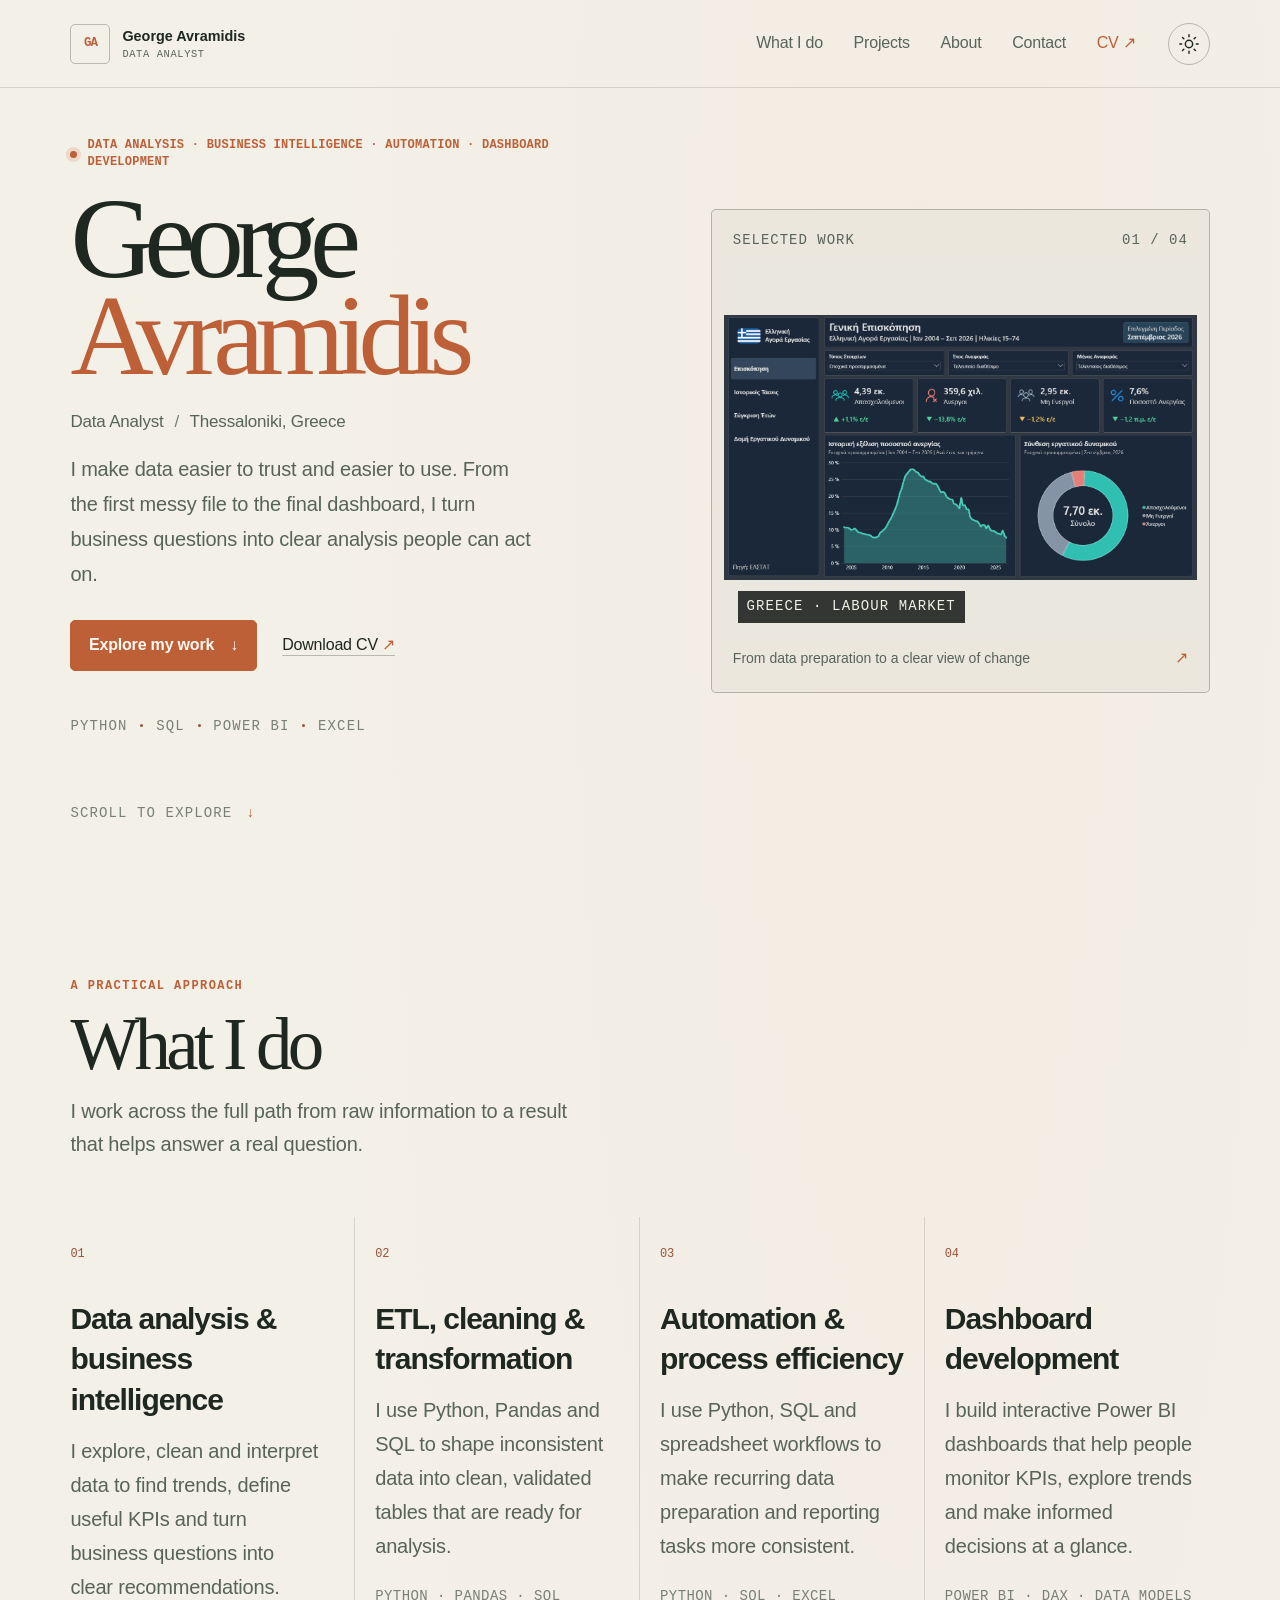
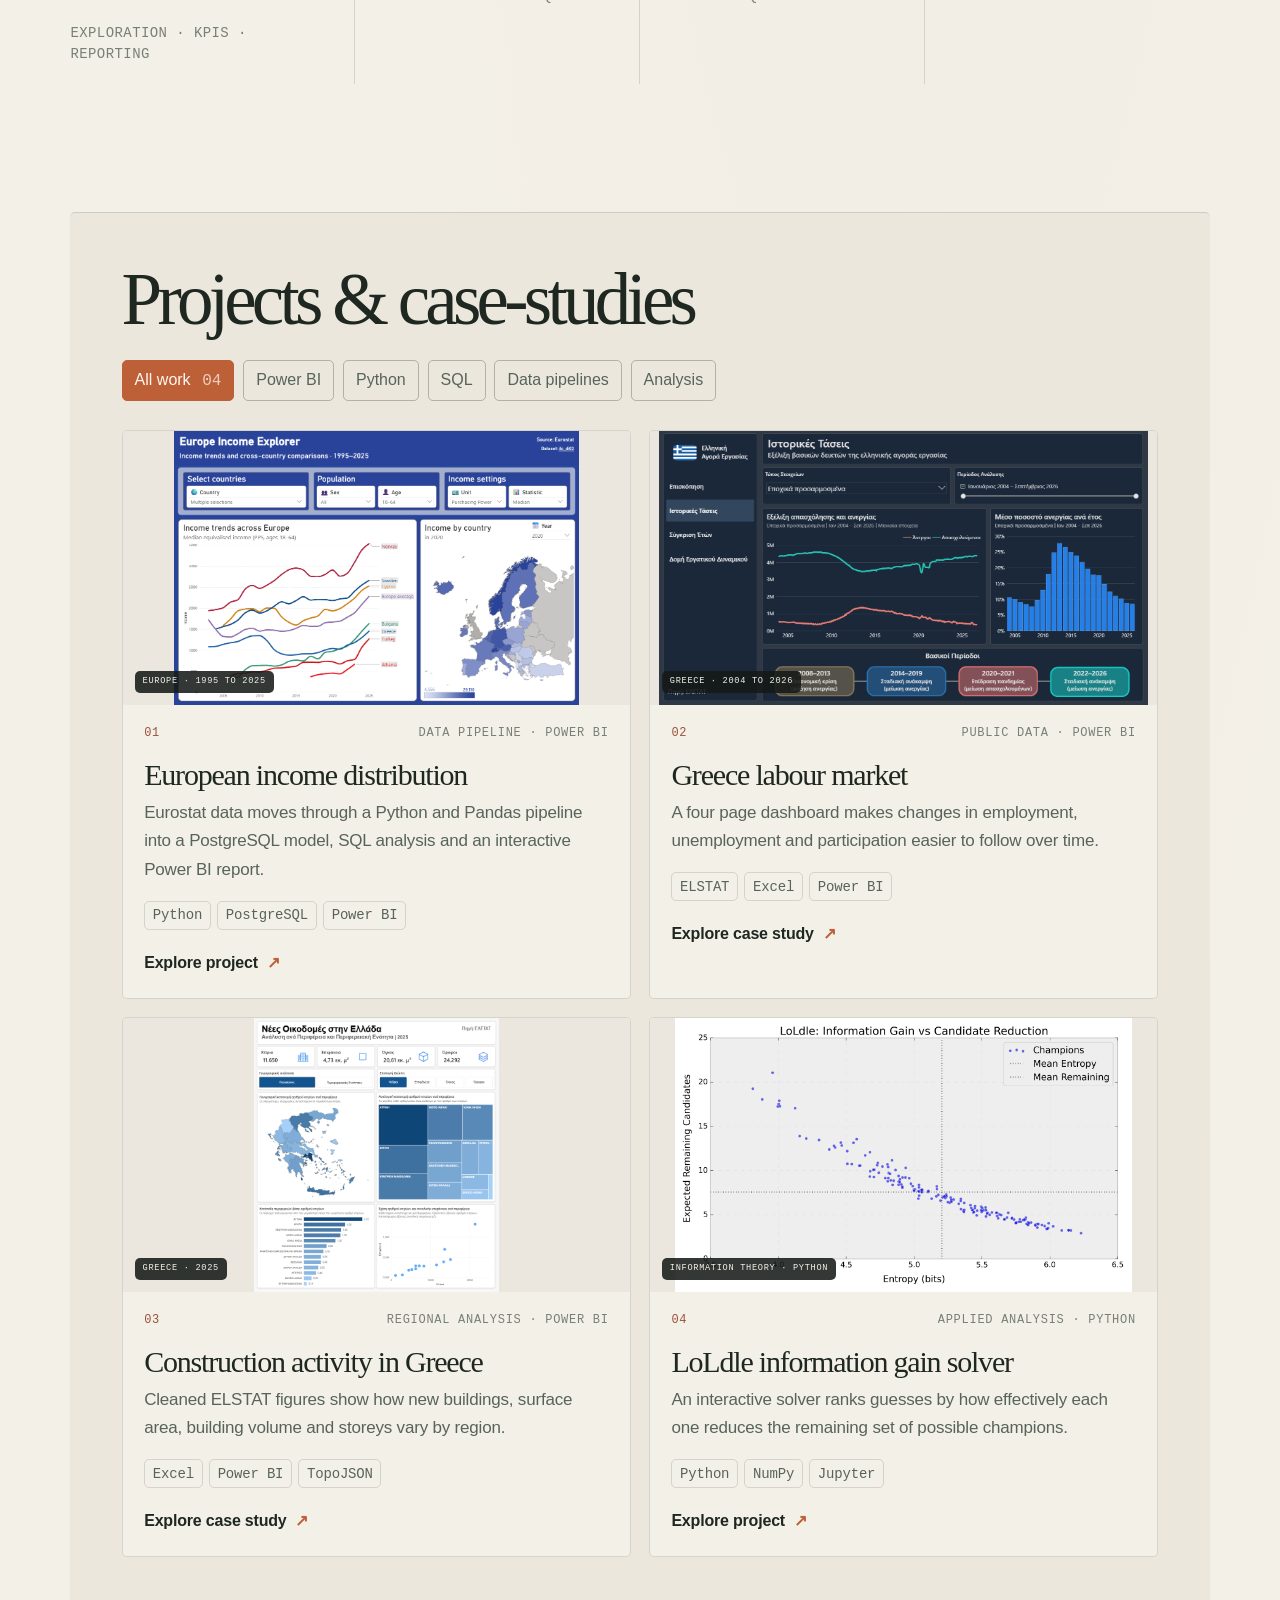
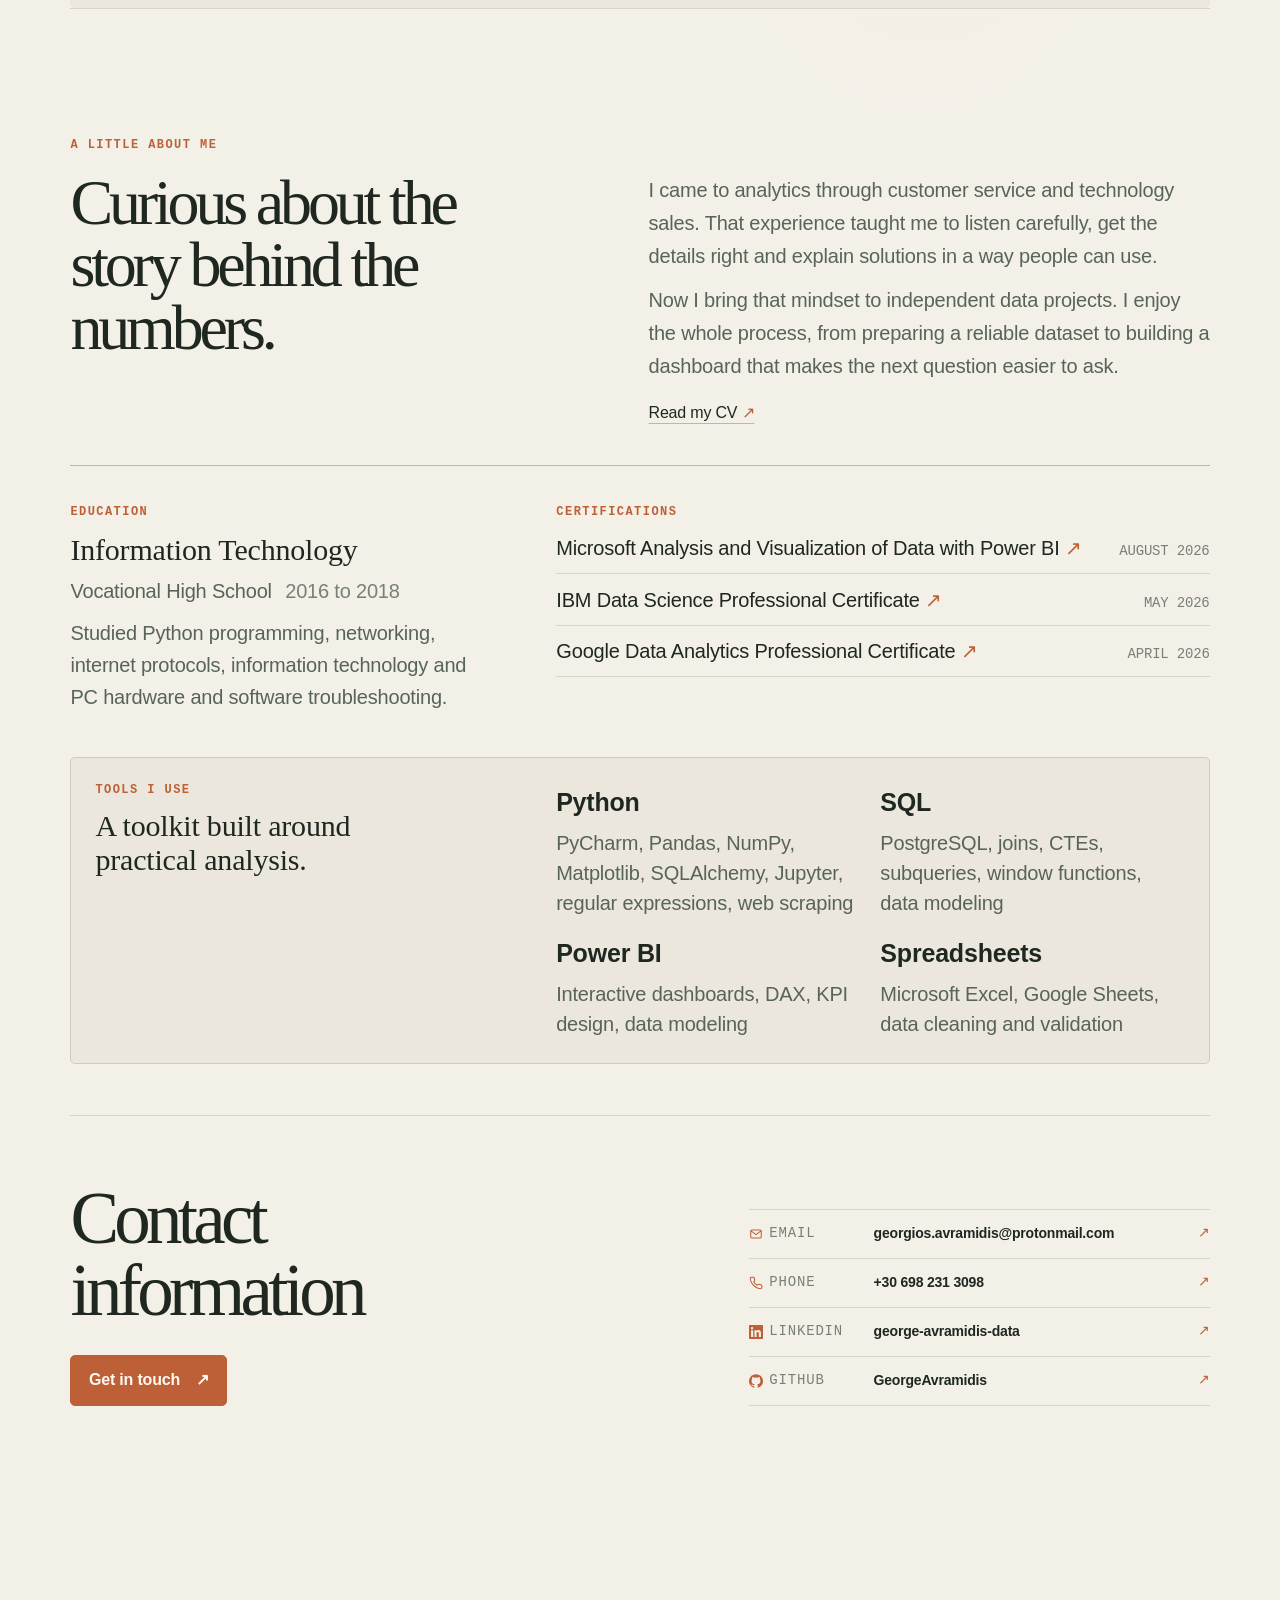
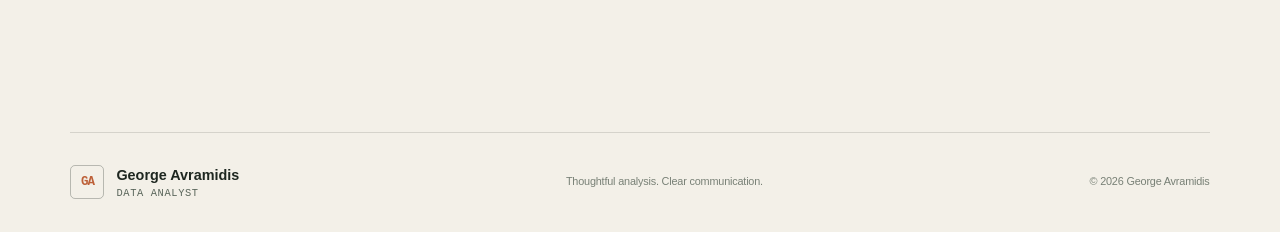
==== commit 44c65291: "Update contact section heading" ====
--- a/index.html
+++ b/index.html
@@ -210,8 +210,7 @@
 
     <section class="contact-panel page-wrap" id="contact" aria-labelledby="contact-title">
       <div class="contact-copy reveal">
-        <p class="eyebrow">Have a data question?</p>
-        <h2 id="contact-title">Let's make the answer clearer.</h2>
+        <h2 id="contact-title">Contact<br>information</h2>
         <a class="button button-primary" href="mailto:georgios.avramidis@protonmail.com">Get in touch <span aria-hidden="true">↗</span></a>
       </div>
       <div class="contact-links reveal">
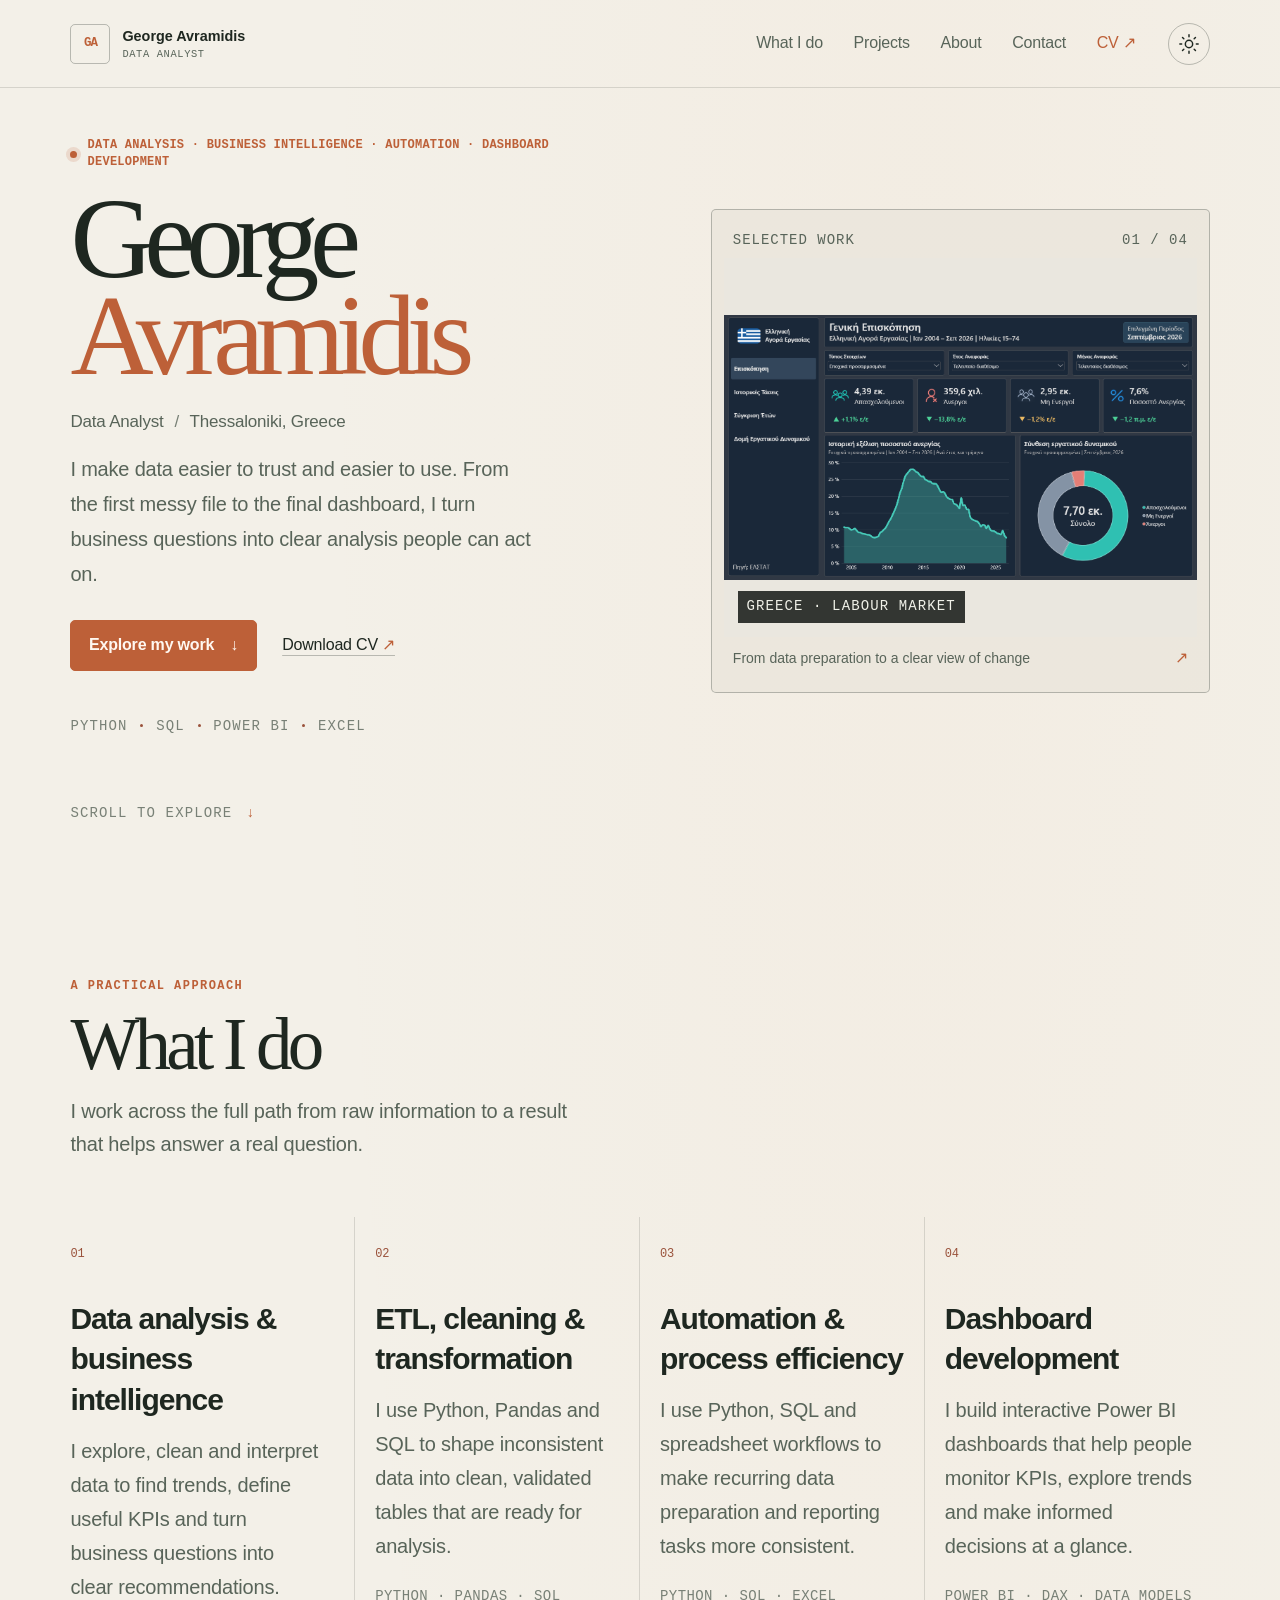
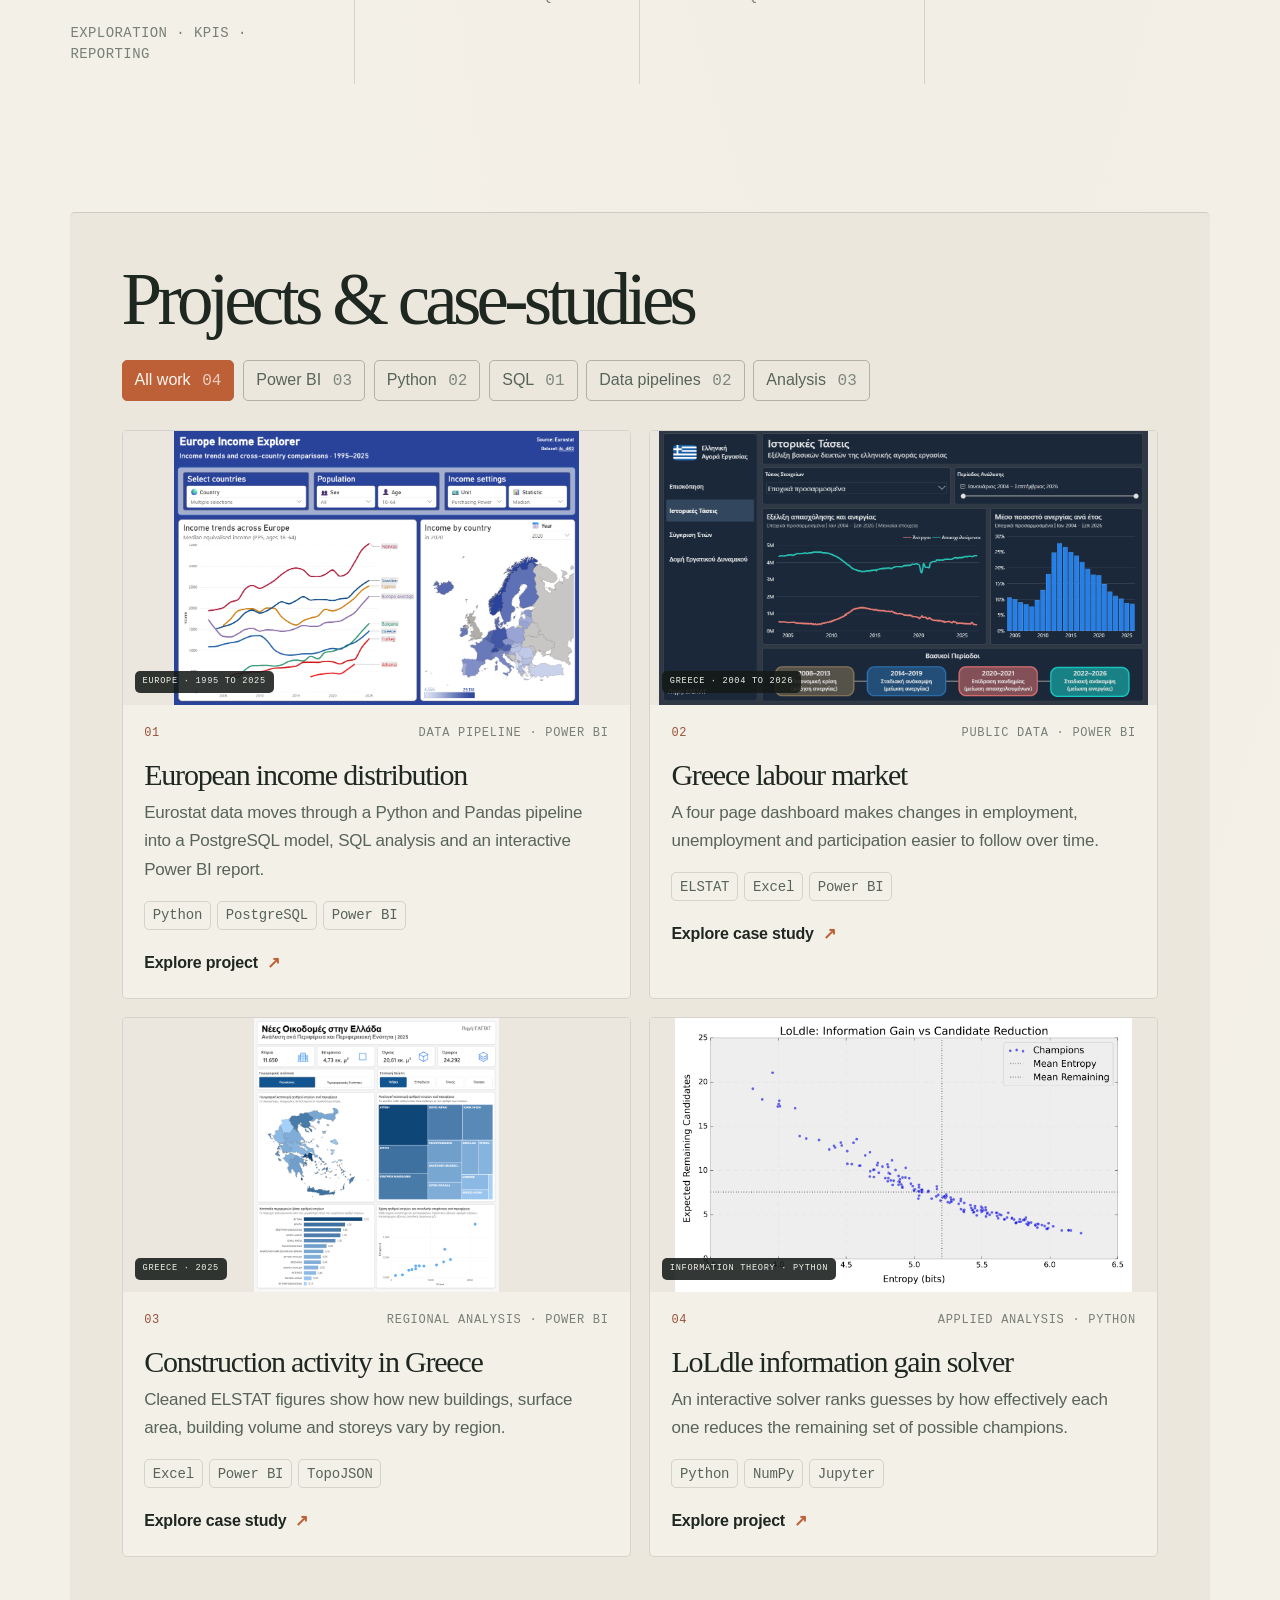
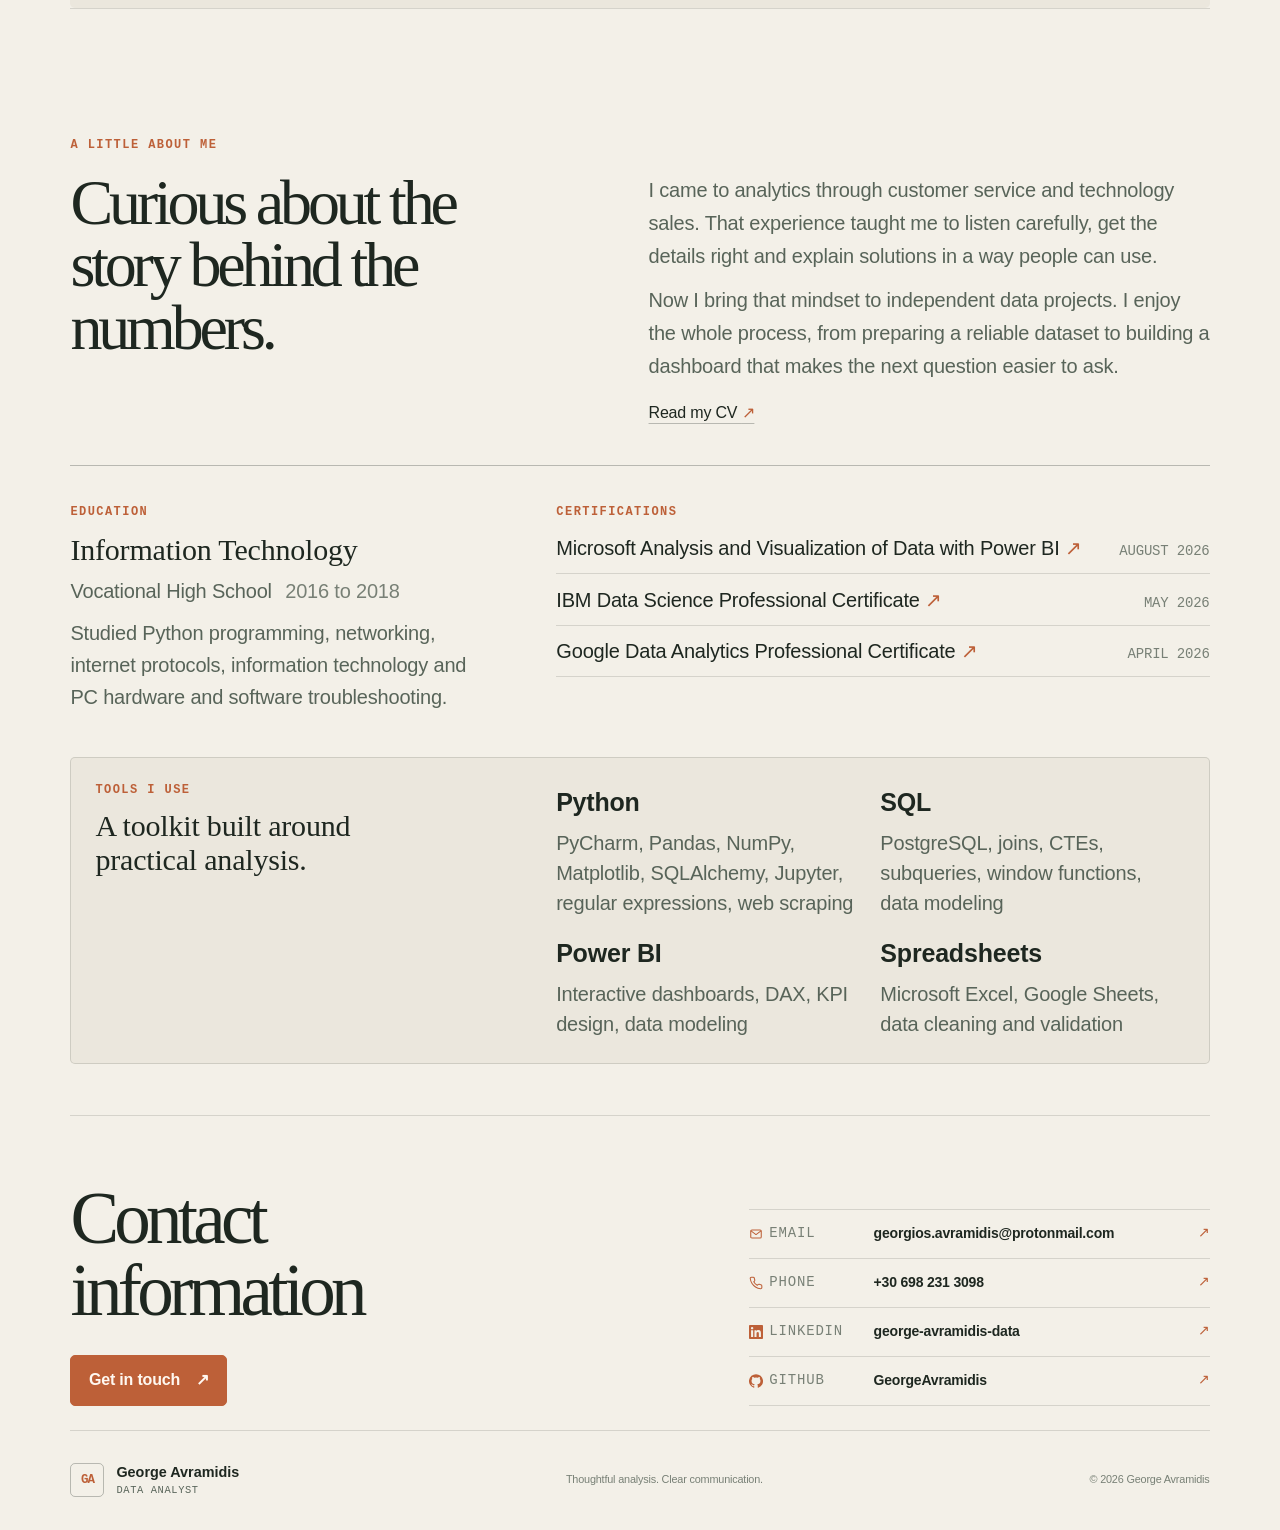
==== commit 9699eca4: "Tighten contact footer and show project counts" ====
--- a/index.html
+++ b/index.html
@@ -11,7 +11,7 @@
   <meta property="og:image" content="assets/projects/labour/overview.png">
   <title>George Avramidis | Data Analyst</title>
   <link rel="icon" href="assets/favicon.svg?v=ga" type="image/svg+xml">
-  <link rel="stylesheet" href="styles.css?v=2026-11-27s">
+  <link rel="stylesheet" href="styles.css?v=2026-11-28t">
   <script src="script.js?v=2026-11-27d" defer></script>
 </head>
 <body>
@@ -105,11 +105,11 @@
       </div>
       <div class="project-filters reveal" role="group" aria-label="Filter projects">
         <button type="button" class="filter-button is-active" data-filter="all" aria-pressed="true">All work <span>04</span></button>
-        <button type="button" class="filter-button" data-filter="dashboard" aria-pressed="false">Power BI</button>
-        <button type="button" class="filter-button" data-filter="python" aria-pressed="false">Python</button>
-        <button type="button" class="filter-button" data-filter="sql" aria-pressed="false">SQL</button>
-        <button type="button" class="filter-button" data-filter="pipeline" aria-pressed="false">Data pipelines</button>
-        <button type="button" class="filter-button" data-filter="analysis" aria-pressed="false">Analysis</button>
+        <button type="button" class="filter-button" data-filter="dashboard" aria-pressed="false">Power BI <span>03</span></button>
+        <button type="button" class="filter-button" data-filter="python" aria-pressed="false">Python <span>02</span></button>
+        <button type="button" class="filter-button" data-filter="sql" aria-pressed="false">SQL <span>01</span></button>
+        <button type="button" class="filter-button" data-filter="pipeline" aria-pressed="false">Data pipelines <span>02</span></button>
+        <button type="button" class="filter-button" data-filter="analysis" aria-pressed="false">Analysis <span>03</span></button>
       </div>
       <p class="sr-only" id="filter-status" aria-live="polite"></p>
       <div class="projects-grid">
@@ -222,7 +222,7 @@
     </section>
   </main>
 
-  <footer class="site-footer page-wrap">
+  <footer class="site-footer home-footer page-wrap">
     <a class="brand brand-footer" href="#top"><span class="brand-mark">GA</span><span class="brand-name">George Avramidis<span>Data Analyst</span></span></a>
     <p>Thoughtful analysis. Clear communication.</p>
     <span>© <span data-current-year>2026</span> George Avramidis</span>
--- a/styles.css
+++ b/styles.css
@@ -885,6 +885,7 @@
   gap: clamp(2rem, 8vw, 8rem);
   padding-block: clamp(4rem, 8vw, 7.5rem);
   padding-top: var(--contact-spacing);
+  padding-bottom: 1.5rem;
   border-top: 1px solid var(--line);
 }
 
@@ -958,6 +959,10 @@
   gap: 1rem;
   margin-top: 14rem;
   border-top: 1px solid var(--line);
+}
+
+.site-footer.home-footer {
+  margin-top: 0;
 }
 
 .brand-footer .brand-mark {
@@ -1676,7 +1681,7 @@
     grid-template-columns: 1fr;
     gap: 2.6rem;
     padding-top: var(--contact-spacing);
-    padding-bottom: 4rem;
+    padding-bottom: 1.5rem;
   }
 
   .section-projects {
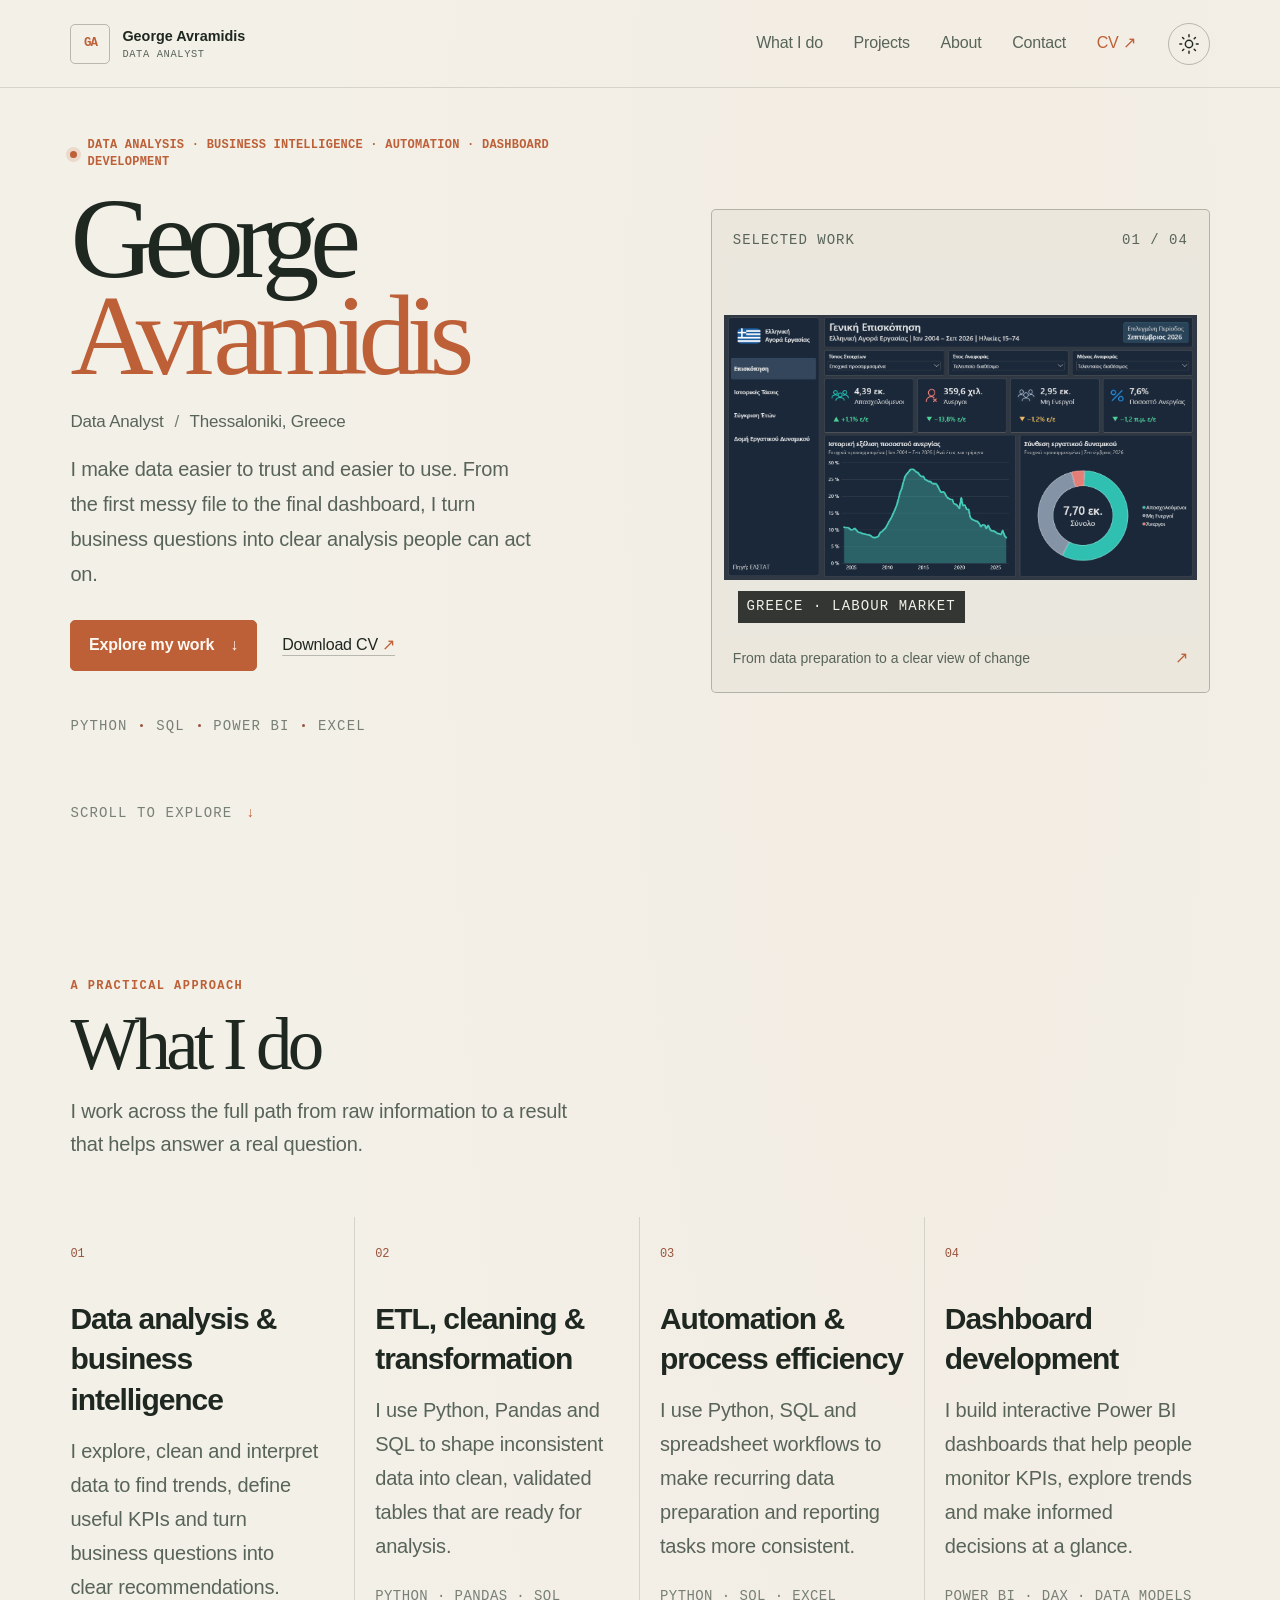
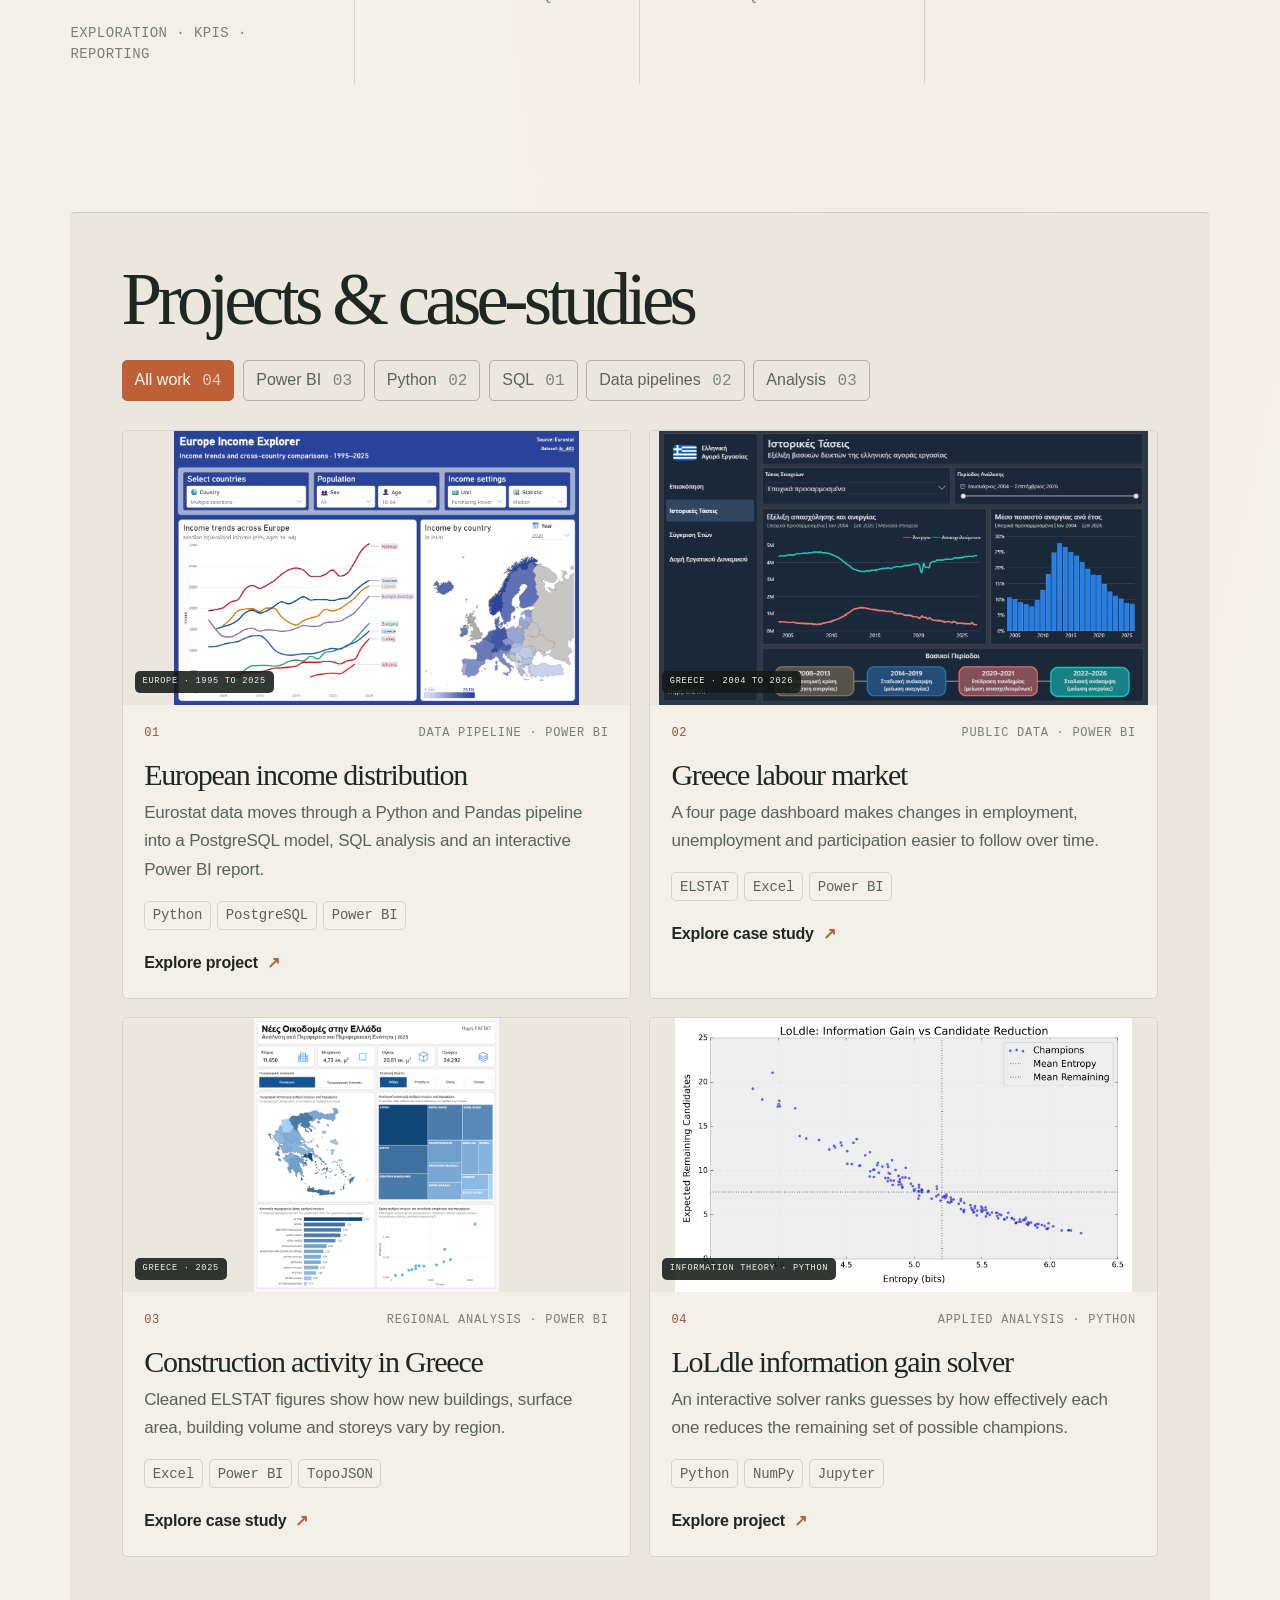
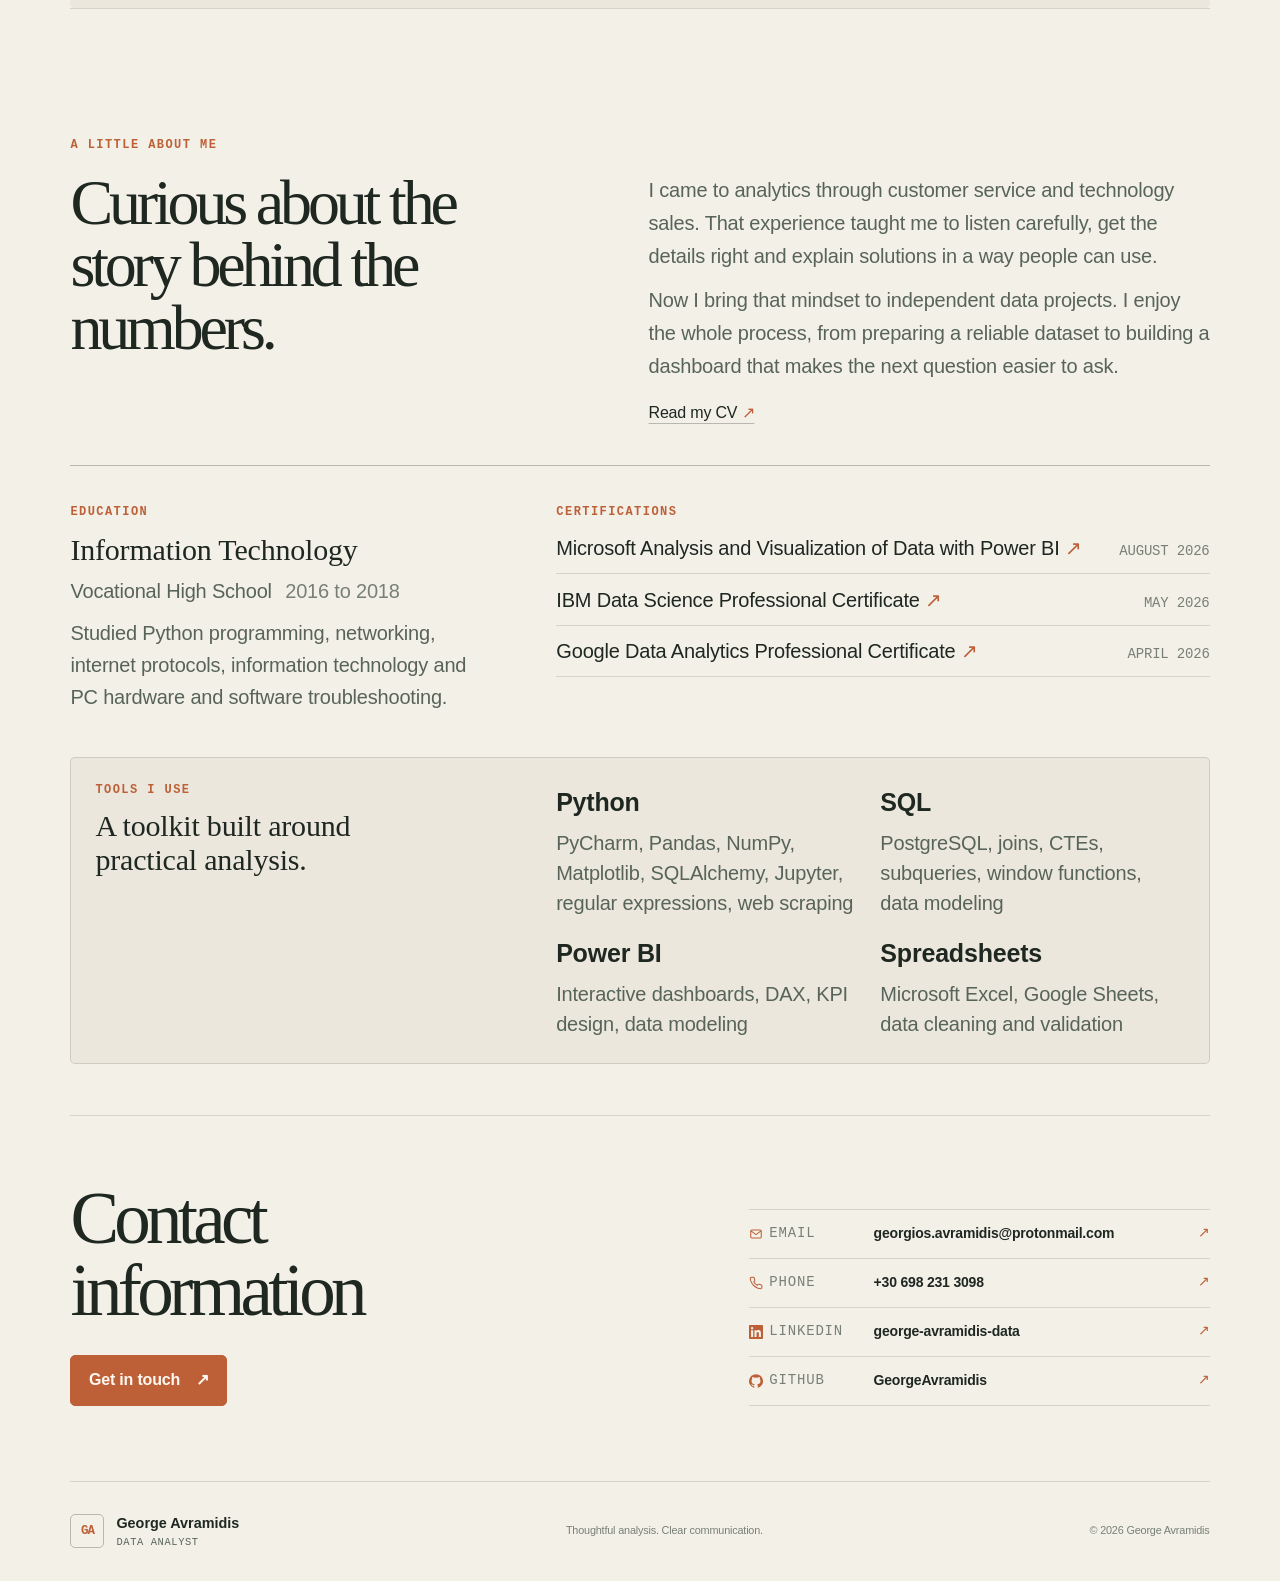
==== commit 1d1827d9: "Balance contact section vertical spacing" ====
--- a/index.html
+++ b/index.html
@@ -11,7 +11,7 @@
   <meta property="og:image" content="assets/projects/labour/overview.png">
   <title>George Avramidis | Data Analyst</title>
   <link rel="icon" href="assets/favicon.svg?v=ga" type="image/svg+xml">
-  <link rel="stylesheet" href="styles.css?v=2026-11-28t">
+  <link rel="stylesheet" href="styles.css?v=2026-11-28u">
   <script src="script.js?v=2026-11-27d" defer></script>
 </head>
 <body>
--- a/styles.css
+++ b/styles.css
@@ -885,7 +885,7 @@
   gap: clamp(2rem, 8vw, 8rem);
   padding-block: clamp(4rem, 8vw, 7.5rem);
   padding-top: var(--contact-spacing);
-  padding-bottom: 1.5rem;
+  padding-bottom: calc(var(--contact-spacing) + 1.5rem);
   border-top: 1px solid var(--line);
 }
 
@@ -1681,7 +1681,7 @@
     grid-template-columns: 1fr;
     gap: 2.6rem;
     padding-top: var(--contact-spacing);
-    padding-bottom: 1.5rem;
+    padding-bottom: calc(var(--contact-spacing) + 1.5rem);
   }
 
   .section-projects {
